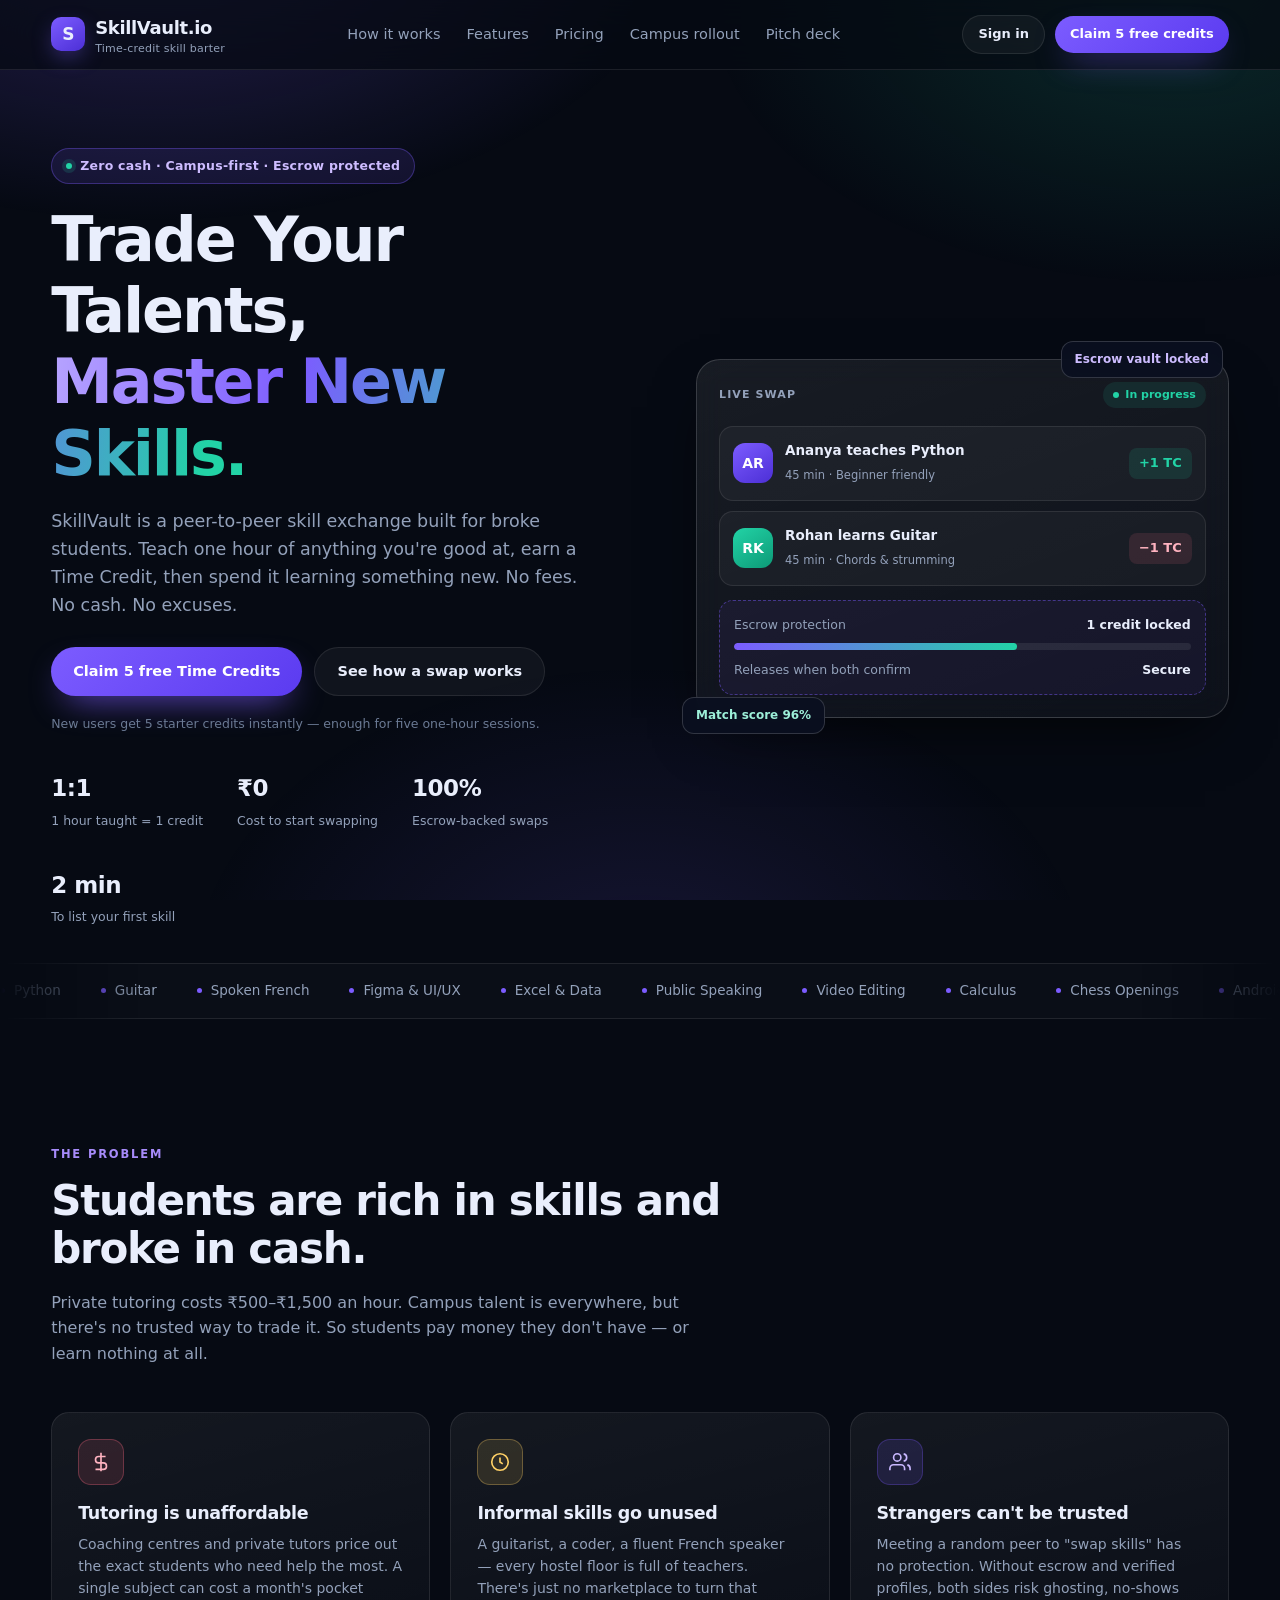
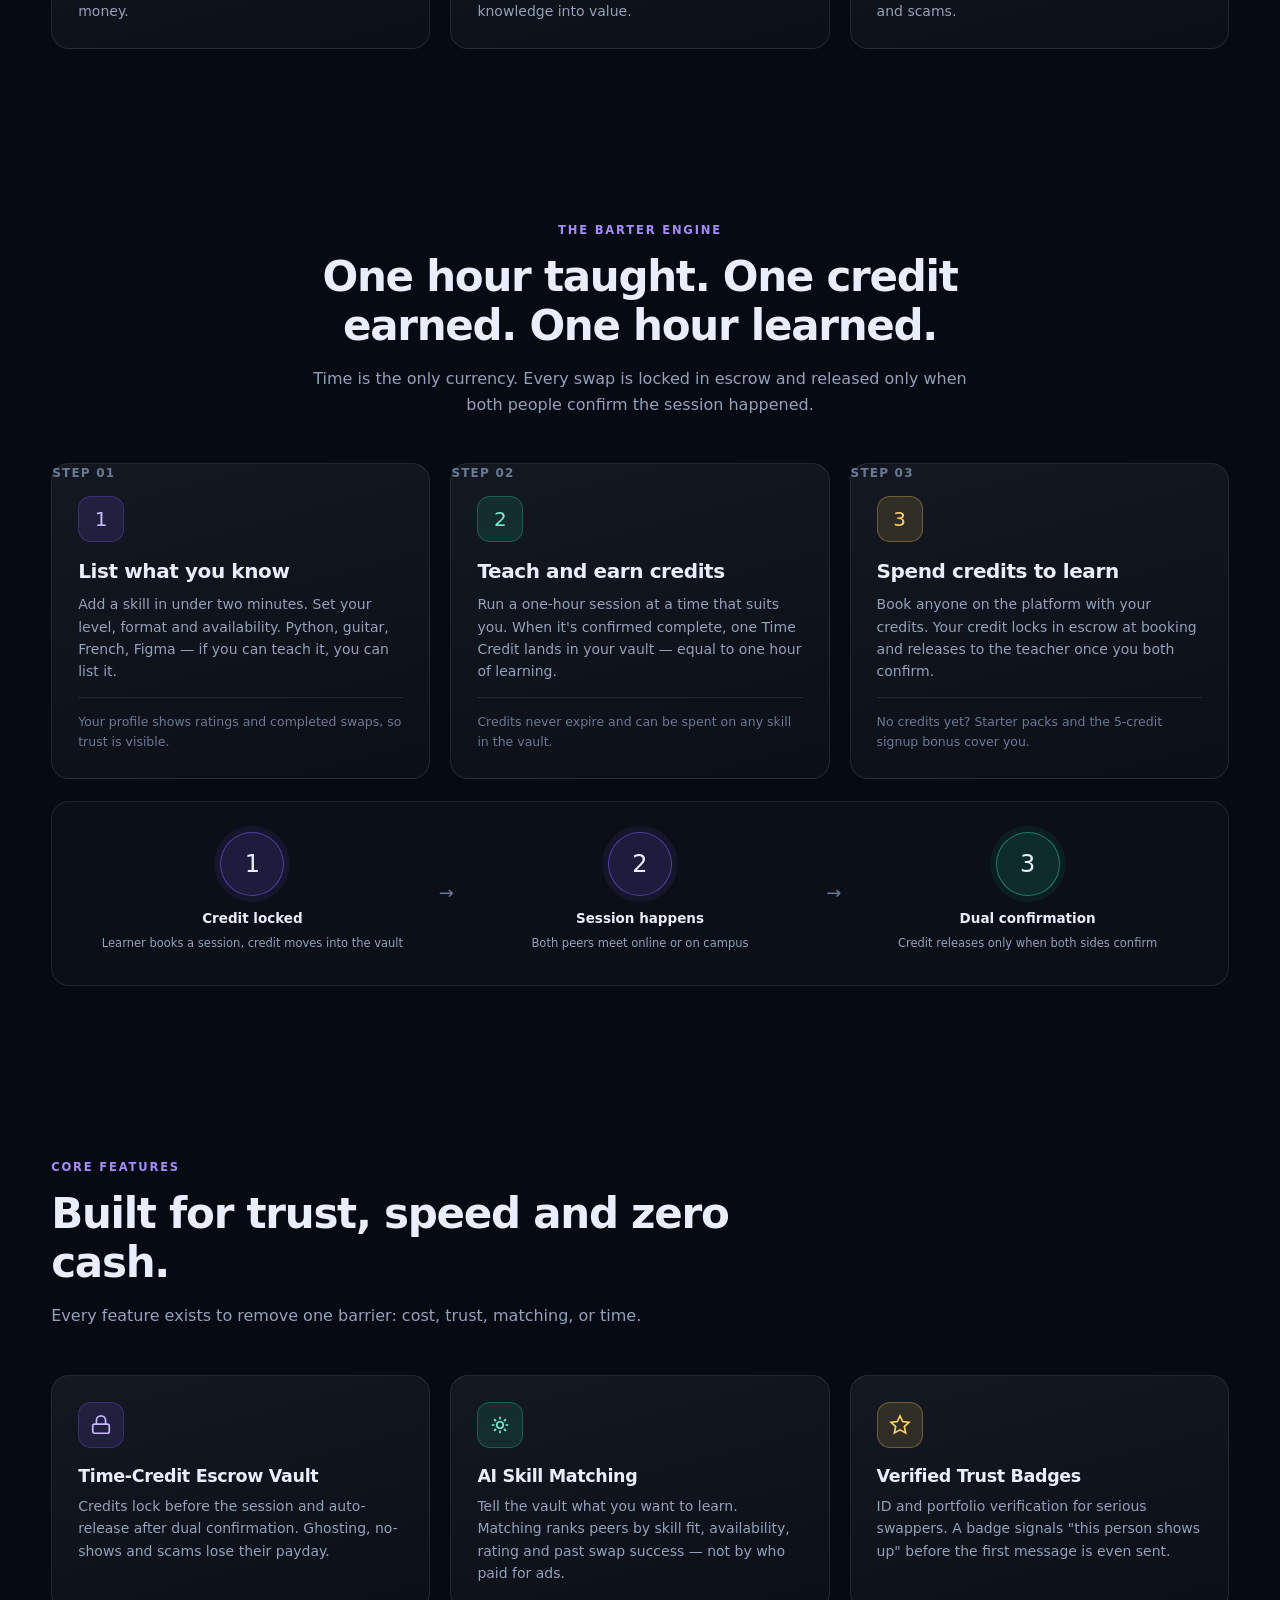
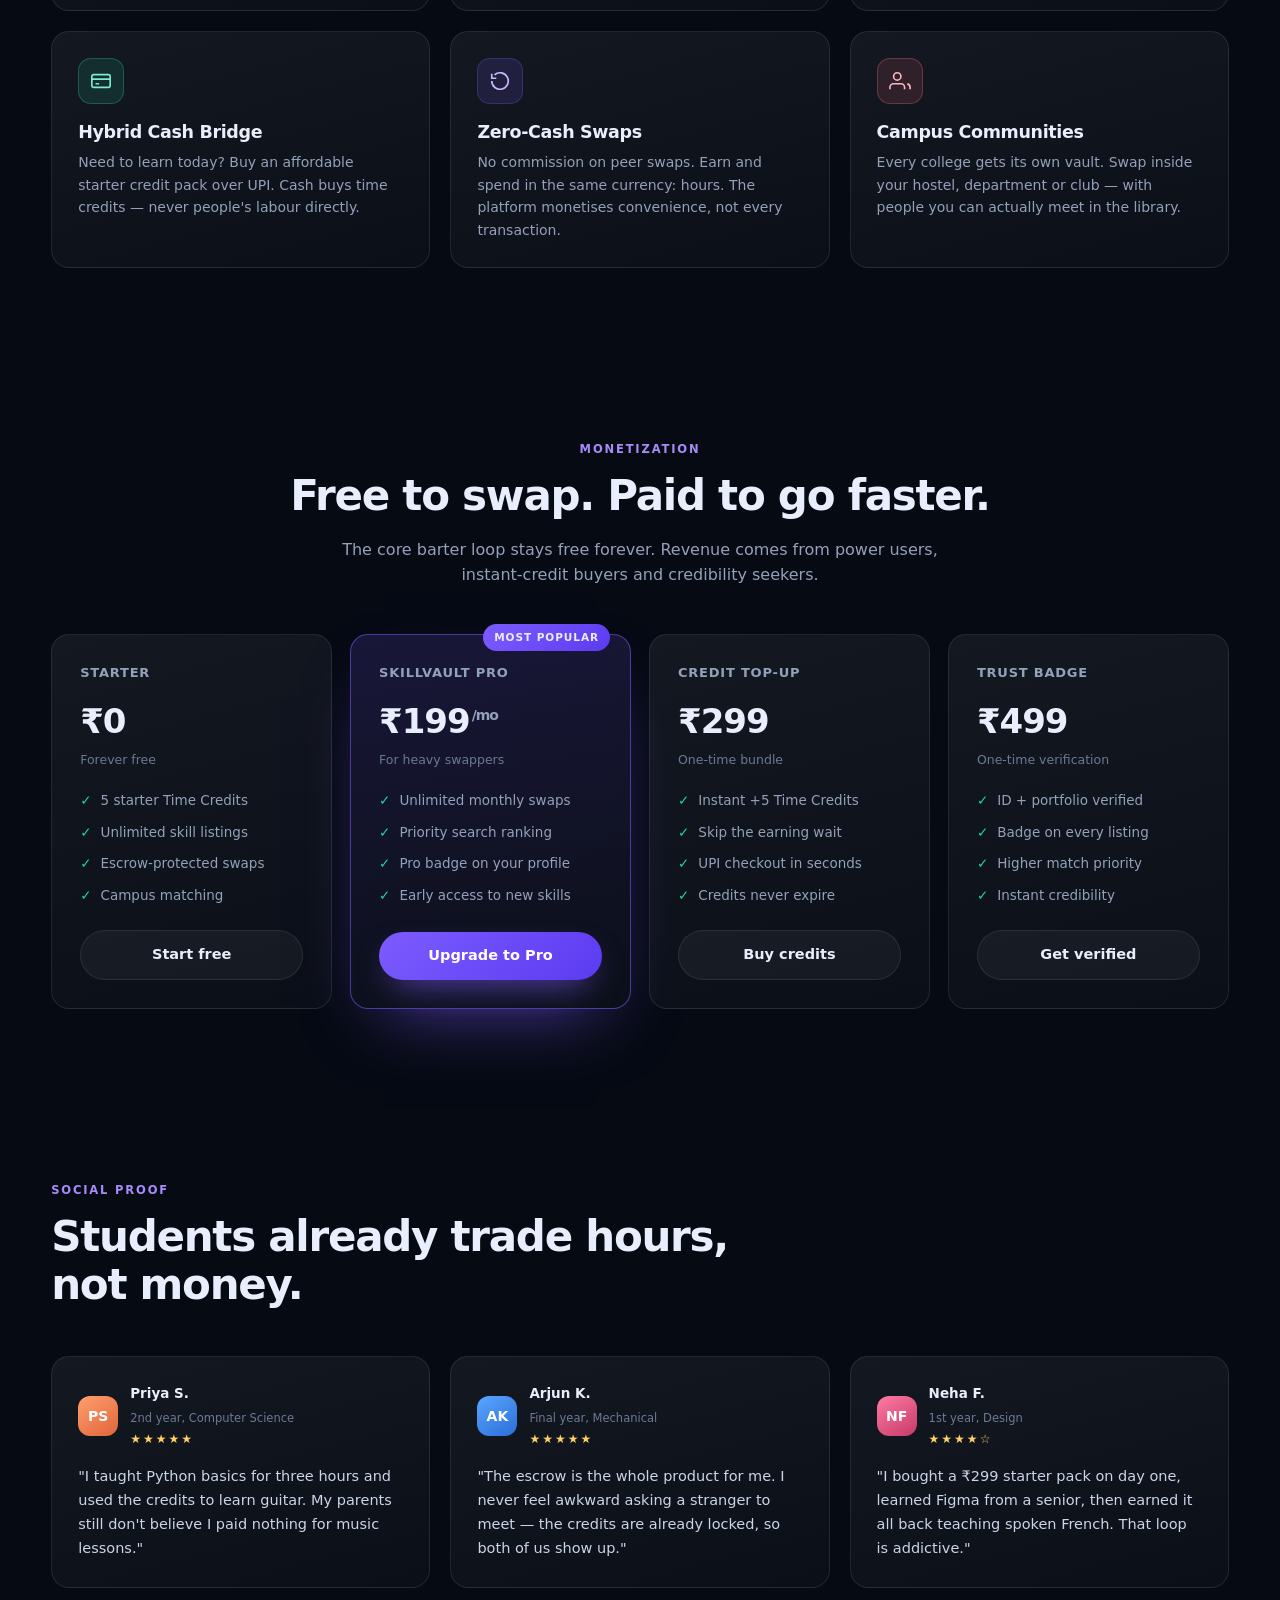
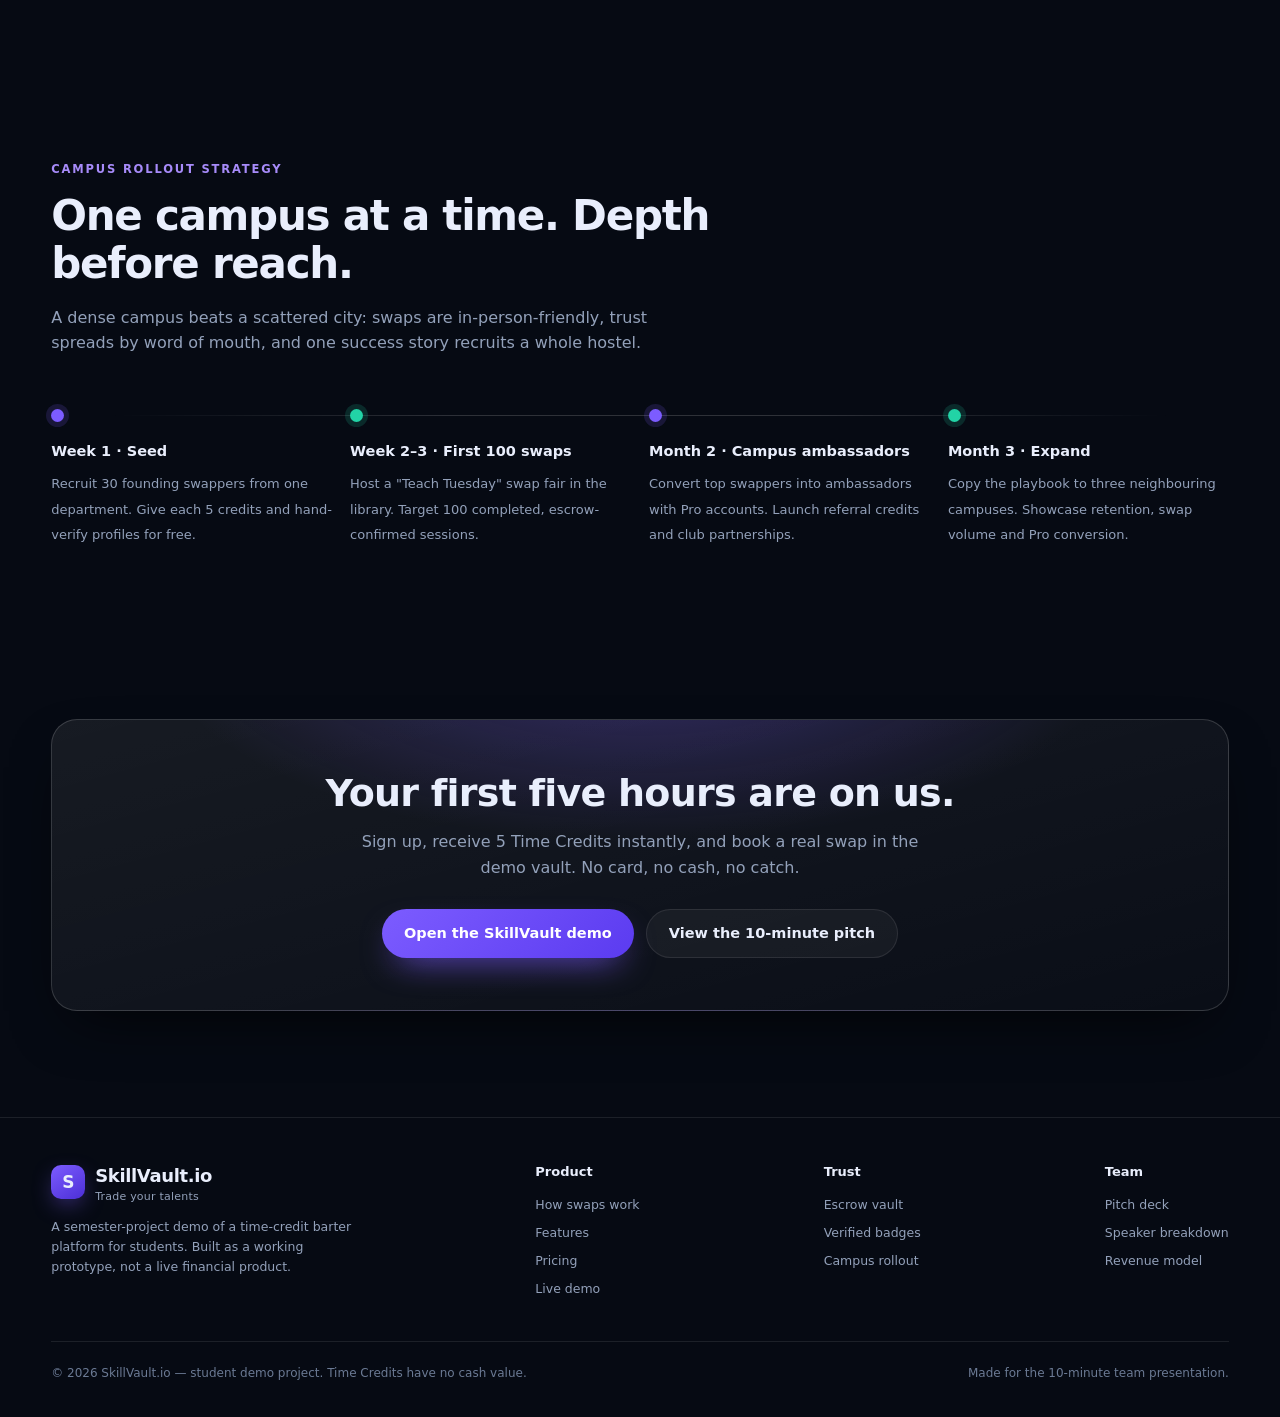
==== index.html @ 34a28e2f "Deploy SkillVault.io static demo" ====
<!DOCTYPE html>
<html lang="en">
<head>
<meta charset="UTF-8">
<meta name="viewport" content="width=device-width, initial-scale=1.0">
<title>SkillVault.io — Trade Your Talents, Master New Skills</title>
<meta name="description" content="A campus-first, peer-to-peer skill barter platform. Teach one hour, earn one Time Credit, learn anything. Zero cash required.">
<link rel="icon" href="data:image/svg+xml,<svg xmlns='http://www.w3.org/2000/svg' viewBox='0 0 100 100'><rect width='100' height='100' rx='24' fill='%237c5cff'/><text x='50' y='68' font-size='54' font-family='Segoe UI,sans-serif' font-weight='bold' text-anchor='middle' fill='white'>S</text></svg>">
<link rel="stylesheet" href="styles.css">
</head>
<body>

<nav class="nav">
  <div class="container nav-inner">
    <a class="logo" href="index.html">
      <span class="logo-mark">S</span>
      <span>SkillVault.io<small>Time-credit skill barter</small></span>
    </a>
    <div class="nav-links">
      <a href="#how">How it works</a>
      <a href="#features">Features</a>
      <a href="#pricing">Pricing</a>
      <a href="#campus">Campus rollout</a>
      <a href="pitch.html">Pitch deck</a>
    </div>
    <div class="nav-actions">
      <a class="btn btn-ghost btn-sm" href="dashboard.html">Sign in</a>
      <a class="btn btn-primary btn-sm" href="dashboard.html">Claim 5 free credits</a>
    </div>
  </div>
</nav>

<header class="hero">
  <div class="container hero-grid">
    <div>
      <span class="hero-badge"><span class="dot"></span>Zero cash · Campus-first · Escrow protected</span>
      <h1>Trade Your Talents,<br><span class="grad">Master New Skills.</span></h1>
      <p class="lead">SkillVault is a peer-to-peer skill exchange built for broke students. Teach one hour of anything you're good at, earn a Time Credit, then spend it learning something new. No fees. No cash. No excuses.</p>
      <div class="hero-ctas">
        <a class="btn btn-primary" href="dashboard.html">Claim 5 free Time Credits</a>
        <a class="btn btn-ghost" href="#how">See how a swap works</a>
      </div>
      <div class="hero-note">New users get 5 starter credits instantly — enough for five one-hour sessions.</div>
      <div class="hero-stats">
        <div class="stat"><b>1:1</b><span>1 hour taught = 1 credit</span></div>
        <div class="stat"><b>₹0</b><span>Cost to start swapping</span></div>
        <div class="stat"><b>100%</b><span>Escrow-backed swaps</span></div>
        <div class="stat"><b>2 min</b><span>To list your first skill</span></div>
      </div>
    </div>

    <div class="hero-visual">
      <span class="floating-tag ft-1">Escrow vault locked</span>
      <span class="floating-tag ft-2">Match score 96%</span>
      <div class="swap-card">
        <div class="swap-head">
          <span class="tag">Live swap</span>
          <span class="pill-live"><i></i>In progress</span>
        </div>
        <div class="swap-row">
          <div class="avatar av-1">AR</div>
          <div class="who"><b>Ananya teaches Python</b><span>45 min · Beginner friendly</span></div>
          <span class="credit-chip credit-plus">+1 TC</span>
        </div>
        <div class="swap-row">
          <div class="avatar av-2">RK</div>
          <div class="who"><b>Rohan learns Guitar</b><span>45 min · Chords &amp; strumming</span></div>
          <span class="credit-chip credit-minus">−1 TC</span>
        </div>
        <div class="escrow-box">
          <div class="line"><span>Escrow protection</span><b>1 credit locked</b></div>
          <div class="bar"><i></i></div>
          <div class="line" style="margin:10px 0 0"><span>Releases when both confirm</span><b>Secure</b></div>
        </div>
      </div>
    </div>
  </div>

  <div class="marquee-wrap">
    <div class="marquee">
      <span><i></i>Python</span><span><i></i>Guitar</span><span><i></i>Spoken French</span><span><i></i>Figma &amp; UI/UX</span><span><i></i>Excel &amp; Data</span><span><i></i>Public Speaking</span><span><i></i>Video Editing</span><span><i></i>Calculus</span><span><i></i>Chess Openings</span><span><i></i>Android Dev</span>
      <span><i></i>Python</span><span><i></i>Guitar</span><span><i></i>Spoken French</span><span><i></i>Figma &amp; UI/UX</span><span><i></i>Excel &amp; Data</span><span><i></i>Public Speaking</span><span><i></i>Video Editing</span><span><i></i>Calculus</span><span><i></i>Chess Openings</span><span><i></i>Android Dev</span>
    </div>
  </div>
</header>

<section class="section" id="problem">
  <div class="container">
    <div class="section-head">
      <div class="eyebrow">The problem</div>
      <h2 class="section-title">Students are rich in skills and broke in cash.</h2>
      <p class="section-sub">Private tutoring costs ₹500–₹1,500 an hour. Campus talent is everywhere, but there's no trusted way to trade it. So students pay money they don't have — or learn nothing at all.</p>
    </div>
    <div class="grid-3">
      <div class="card">
        <div class="icon-tile pink">
          <svg width="22" height="22" viewBox="0 0 24 24" fill="none" stroke="currentColor" stroke-width="1.8"><path d="M12 2v20M17 6H9.5a3.5 3.5 0 0 0 0 7h5a3.5 3.5 0 0 1 0 7H6"/></svg>
        </div>
        <h3>Tutoring is unaffordable</h3>
        <p>Coaching centres and private tutors price out the exact students who need help the most. A single subject can cost a month's pocket money.</p>
      </div>
      <div class="card">
        <div class="icon-tile gold">
          <svg width="22" height="22" viewBox="0 0 24 24" fill="none" stroke="currentColor" stroke-width="1.8"><circle cx="12" cy="12" r="9"/><path d="M12 7v5l3 2"/></svg>
        </div>
        <h3>Informal skills go unused</h3>
        <p>A guitarist, a coder, a fluent French speaker — every hostel floor is full of teachers. There's just no marketplace to turn that knowledge into value.</p>
      </div>
      <div class="card">
        <div class="icon-tile">
          <svg width="22" height="22" viewBox="0 0 24 24" fill="none" stroke="currentColor" stroke-width="1.8"><path d="M17 21v-2a4 4 0 0 0-4-4H5a4 4 0 0 0-4 4v2"/><circle cx="9" cy="7" r="4"/><path d="M23 21v-2a4 4 0 0 0-3-3.87M16 3.13A4 4 0 0 1 16 11"/></svg>
        </div>
        <h3>Strangers can't be trusted</h3>
        <p>Meeting a random peer to "swap skills" has no protection. Without escrow and verified profiles, both sides risk ghosting, no-shows and scams.</p>
      </div>
    </div>
  </div>
</section>

<section class="section" id="how">
  <div class="container">
    <div class="section-head center">
      <div class="eyebrow">The barter engine</div>
      <h2 class="section-title">One hour taught. One credit earned. One hour learned.</h2>
      <p class="section-sub">Time is the only currency. Every swap is locked in escrow and released only when both people confirm the session happened.</p>
    </div>

    <div class="grid-3">
      <div class="card step-card">
        <span class="step-num">STEP 01</span>
        <div class="icon-tile">1</div>
        <h3 class="big">List what you know</h3>
        <p>Add a skill in under two minutes. Set your level, format and availability. Python, guitar, French, Figma — if you can teach it, you can list it.</p>
        <div class="mini">Your profile shows ratings and completed swaps, so trust is visible.</div>
      </div>
      <div class="card step-card">
        <span class="step-num">STEP 02</span>
        <div class="icon-tile green">2</div>
        <h3 class="big">Teach and earn credits</h3>
        <p>Run a one-hour session at a time that suits you. When it's confirmed complete, one Time Credit lands in your vault — equal to one hour of learning.</p>
        <div class="mini">Credits never expire and can be spent on any skill in the vault.</div>
      </div>
      <div class="card step-card">
        <span class="step-num">STEP 03</span>
        <div class="icon-tile gold">3</div>
        <h3 class="big">Spend credits to learn</h3>
        <p>Book anyone on the platform with your credits. Your credit locks in escrow at booking and releases to the teacher once you both confirm.</p>
        <div class="mini">No credits yet? Starter packs and the 5-credit signup bonus cover you.</div>
      </div>
    </div>

    <div class="escrow-flow">
      <div class="flow-node active">
        <div class="circle">1</div>
        <b>Credit locked</b>
        <span>Learner books a session, credit moves into the vault</span>
      </div>
      <div class="flow-arrow">→</div>
      <div class="flow-node active">
        <div class="circle">2</div>
        <b>Session happens</b>
        <span>Both peers meet online or on campus</span>
      </div>
      <div class="flow-arrow">→</div>
      <div class="flow-node done">
        <div class="circle">3</div>
        <b>Dual confirmation</b>
        <span>Credit releases only when both sides confirm</span>
      </div>
    </div>
  </div>
</section>

<section class="section" id="features">
  <div class="container">
    <div class="section-head">
      <div class="eyebrow">Core features</div>
      <h2 class="section-title">Built for trust, speed and zero cash.</h2>
      <p class="section-sub">Every feature exists to remove one barrier: cost, trust, matching, or time.</p>
    </div>
    <div class="grid-3">
      <div class="card">
        <div class="icon-tile">
          <svg width="22" height="22" viewBox="0 0 24 24" fill="none" stroke="currentColor" stroke-width="1.8"><rect x="3" y="11" width="18" height="10" rx="2"/><path d="M7 11V7a5 5 0 0 1 10 0v4"/></svg>
        </div>
        <h3>Time-Credit Escrow Vault</h3>
        <p>Credits lock before the session and auto-release after dual confirmation. Ghosting, no-shows and scams lose their payday.</p>
      </div>
      <div class="card">
        <div class="icon-tile green">
          <svg width="22" height="22" viewBox="0 0 24 24" fill="none" stroke="currentColor" stroke-width="1.8"><path d="M12 3v3M12 18v3M3 12h3M18 12h3M5.6 5.6l2.1 2.1M16.3 16.3l2.1 2.1M18.4 5.6l-2.1 2.1M7.7 16.3l-2.1 2.1"/><circle cx="12" cy="12" r="3.5"/></svg>
        </div>
        <h3>AI Skill Matching</h3>
        <p>Tell the vault what you want to learn. Matching ranks peers by skill fit, availability, rating and past swap success — not by who paid for ads.</p>
      </div>
      <div class="card">
        <div class="icon-tile gold">
          <svg width="22" height="22" viewBox="0 0 24 24" fill="none" stroke="currentColor" stroke-width="1.8"><path d="M12 2l2.9 6.3 6.9.8-5.1 4.7 1.4 6.8L12 17.3 5.9 20.6l1.4-6.8L2.2 9.1l6.9-.8z"/></svg>
        </div>
        <h3>Verified Trust Badges</h3>
        <p>ID and portfolio verification for serious swappers. A badge signals "this person shows up" before the first message is even sent.</p>
      </div>
      <div class="card">
        <div class="icon-tile green">
          <svg width="22" height="22" viewBox="0 0 24 24" fill="none" stroke="currentColor" stroke-width="1.8"><rect x="2" y="5" width="20" height="14" rx="2"/><path d="M2 10h20M6 15h4"/></svg>
        </div>
        <h3>Hybrid Cash Bridge</h3>
        <p>Need to learn today? Buy an affordable starter credit pack over UPI. Cash buys time credits — never people's labour directly.</p>
      </div>
      <div class="card">
        <div class="icon-tile">
          <svg width="22" height="22" viewBox="0 0 24 24" fill="none" stroke="currentColor" stroke-width="1.8"><path d="M3 12a9 9 0 1 0 3-6.7"/><path d="M3 4v5h5"/></svg>
        </div>
        <h3>Zero-Cash Swaps</h3>
        <p>No commission on peer swaps. Earn and spend in the same currency: hours. The platform monetises convenience, not every transaction.</p>
      </div>
      <div class="card">
        <div class="icon-tile pink">
          <svg width="22" height="22" viewBox="0 0 24 24" fill="none" stroke="currentColor" stroke-width="1.8"><path d="M17 21v-2a4 4 0 0 0-4-4H5a4 4 0 0 0-4 4v2"/><circle cx="9" cy="7" r="4"/><path d="M23 21v-2a4 4 0 0 0-3-3.87"/></svg>
        </div>
        <h3>Campus Communities</h3>
        <p>Every college gets its own vault. Swap inside your hostel, department or club — with people you can actually meet in the library.</p>
      </div>
    </div>
  </div>
</section>

<section class="section" id="pricing">
  <div class="container">
    <div class="section-head center">
      <div class="eyebrow">Monetization</div>
      <h2 class="section-title">Free to swap. Paid to go faster.</h2>
      <p class="section-sub">The core barter loop stays free forever. Revenue comes from power users, instant-credit buyers and credibility seekers.</p>
    </div>
    <div class="grid-4">
      <div class="price-card card">
        <span class="plan">Starter</span>
        <div class="price">₹0</div>
        <div class="price-sub">Forever free</div>
        <ul class="plan-list">
          <li>5 starter Time Credits</li>
          <li>Unlimited skill listings</li>
          <li>Escrow-protected swaps</li>
          <li>Campus matching</li>
        </ul>
        <a class="btn btn-ghost btn-block" href="dashboard.html">Start free</a>
      </div>
      <div class="price-card card featured">
        <span class="ribbon">Most popular</span>
        <span class="plan">SkillVault Pro</span>
        <div class="price">₹199<sup>/mo</sup></div>
        <div class="price-sub">For heavy swappers</div>
        <ul class="plan-list">
          <li>Unlimited monthly swaps</li>
          <li>Priority search ranking</li>
          <li>Pro badge on your profile</li>
          <li>Early access to new skills</li>
        </ul>
        <a class="btn btn-primary btn-block" href="dashboard.html#wallet">Upgrade to Pro</a>
      </div>
      <div class="price-card card">
        <span class="plan">Credit Top-Up</span>
        <div class="price">₹299</div>
        <div class="price-sub">One-time bundle</div>
        <ul class="plan-list">
          <li>Instant +5 Time Credits</li>
          <li>Skip the earning wait</li>
          <li>UPI checkout in seconds</li>
          <li>Credits never expire</li>
        </ul>
        <a class="btn btn-ghost btn-block" href="dashboard.html#wallet">Buy credits</a>
      </div>
      <div class="price-card card">
        <span class="plan">Trust Badge</span>
        <div class="price">₹499</div>
        <div class="price-sub">One-time verification</div>
        <ul class="plan-list">
          <li>ID + portfolio verified</li>
          <li>Badge on every listing</li>
          <li>Higher match priority</li>
          <li>Instant credibility</li>
        </ul>
        <a class="btn btn-ghost btn-block" href="dashboard.html#wallet">Get verified</a>
      </div>
    </div>
  </div>
</section>

<section class="section">
  <div class="container">
    <div class="section-head">
      <div class="eyebrow">Social proof</div>
      <h2 class="section-title">Students already trade hours, not money.</h2>
    </div>
    <div class="grid-3">
      <div class="card quote-card">
        <div class="quote-head">
          <div class="avatar av-3">PS</div>
          <div><b>Priya S.</b><span>2nd year, Computer Science</span><div class="stars">★★★★★</div></div>
        </div>
        <p>"I taught Python basics for three hours and used the credits to learn guitar. My parents still don't believe I paid nothing for music lessons."</p>
      </div>
      <div class="card quote-card">
        <div class="quote-head">
          <div class="avatar av-4">AK</div>
          <div><b>Arjun K.</b><span>Final year, Mechanical</span><div class="stars">★★★★★</div></div>
        </div>
        <p>"The escrow is the whole product for me. I never feel awkward asking a stranger to meet — the credits are already locked, so both of us show up."</p>
      </div>
      <div class="card quote-card">
        <div class="quote-head">
          <div class="avatar av-6">NF</div>
          <div><b>Neha F.</b><span>1st year, Design</span><div class="stars">★★★★☆</div></div>
        </div>
        <p>"I bought a ₹299 starter pack on day one, learned Figma from a senior, then earned it all back teaching spoken French. That loop is addictive."</p>
      </div>
    </div>
  </div>
</section>

<section class="section" id="campus">
  <div class="container">
    <div class="section-head">
      <div class="eyebrow">Campus rollout strategy</div>
      <h2 class="section-title">One campus at a time. Depth before reach.</h2>
      <p class="section-sub">A dense campus beats a scattered city: swaps are in-person-friendly, trust spreads by word of mouth, and one success story recruits a whole hostel.</p>
    </div>
    <div class="timeline">
      <div class="tl-item">
        <b>Week 1 · Seed</b>
        <span>Recruit 30 founding swappers from one department. Give each 5 credits and hand-verify profiles for free.</span>
      </div>
      <div class="tl-item alt">
        <b>Week 2–3 · First 100 swaps</b>
        <span>Host a "Teach Tuesday" swap fair in the library. Target 100 completed, escrow-confirmed sessions.</span>
      </div>
      <div class="tl-item">
        <b>Month 2 · Campus ambassadors</b>
        <span>Convert top swappers into ambassadors with Pro accounts. Launch referral credits and club partnerships.</span>
      </div>
      <div class="tl-item alt">
        <b>Month 3 · Expand</b>
        <span>Copy the playbook to three neighbouring campuses. Showcase retention, swap volume and Pro conversion.</span>
      </div>
    </div>
  </div>
</section>

<section class="section">
  <div class="container">
    <div class="cta-band">
      <h2>Your first five hours are on us.</h2>
      <p>Sign up, receive 5 Time Credits instantly, and book a real swap in the demo vault. No card, no cash, no catch.</p>
      <div class="hero-ctas" style="justify-content:center;margin-bottom:0">
        <a class="btn btn-primary" href="dashboard.html">Open the SkillVault demo</a>
        <a class="btn btn-ghost" href="pitch.html">View the 10-minute pitch</a>
      </div>
    </div>
  </div>
</section>

<footer>
  <div class="container">
    <div class="foot-grid">
      <div style="max-width:300px">
        <a class="logo" href="index.html"><span class="logo-mark">S</span><span>SkillVault.io<small>Trade your talents</small></span></a>
        <p class="muted" style="font-size:12.5px;margin-top:14px">A semester-project demo of a time-credit barter platform for students. Built as a working prototype, not a live financial product.</p>
      </div>
      <div class="foot-col">
        <b>Product</b>
        <a href="#how">How swaps work</a>
        <a href="#features">Features</a>
        <a href="#pricing">Pricing</a>
        <a href="dashboard.html">Live demo</a>
      </div>
      <div class="foot-col">
        <b>Trust</b>
        <a href="#how">Escrow vault</a>
        <a href="#features">Verified badges</a>
        <a href="#campus">Campus rollout</a>
      </div>
      <div class="foot-col">
        <b>Team</b>
        <a href="pitch.html">Pitch deck</a>
        <a href="pitch.html#speakers">Speaker breakdown</a>
        <a href="pitch.html#finance">Revenue model</a>
      </div>
    </div>
    <div class="foot-bottom">
      <span>© 2026 SkillVault.io — student demo project. Time Credits have no cash value.</span>
      <span>Made for the 10-minute team presentation.</span>
    </div>
  </div>
</footer>

</body>
</html>
---- styles.css ----
:root{
  --bg:#060a13;
  --bg-2:#0a1020;
  --surface:rgba(255,255,255,.045);
  --surface-2:rgba(255,255,255,.07);
  --border:rgba(255,255,255,.09);
  --border-strong:rgba(255,255,255,.16);
  --text:#e9eefc;
  --muted:#93a1ba;
  --muted-2:#6b7a94;
  --brand:#7c5cff;
  --brand-2:#a78bfa;
  --accent:#22d3a6;
  --gold:#ffd166;
  --danger:#ff6b81;
  --radius:18px;
  --radius-sm:12px;
  --shadow:0 24px 60px -24px rgba(0,0,0,.85);
  --font:'Segoe UI',system-ui,-apple-system,'Inter',Roboto,Helvetica,Arial,sans-serif;
}

*{box-sizing:border-box;margin:0;padding:0}
html{scroll-behavior:smooth}
body{
  font-family:var(--font);
  background:var(--bg);
  color:var(--text);
  line-height:1.6;
  -webkit-font-smoothing:antialiased;
  overflow-x:hidden;
}
body::before{
  content:"";
  position:fixed;
  inset:0;
  background:
    radial-gradient(900px 520px at 12% -10%,rgba(124,92,255,.28),transparent 60%),
    radial-gradient(760px 460px at 92% 0%,rgba(34,211,166,.16),transparent 62%),
    radial-gradient(700px 500px at 50% 110%,rgba(124,92,255,.14),transparent 65%);
  pointer-events:none;
  z-index:-1;
}
img,svg{display:block;max-width:100%}
a{color:inherit;text-decoration:none}
button{font-family:inherit;cursor:pointer;border:none;background:none;color:inherit}
input,select,textarea{font-family:inherit;font-size:15px}
h1,h2,h3,h4{line-height:1.15;letter-spacing:-.02em;font-weight:700}
::selection{background:rgba(124,92,255,.45);color:#fff}

.container{width:min(1180px,92vw);margin-inline:auto}
.muted{color:var(--muted)}
.center{text-align:center}
.nowrap{white-space:nowrap}

.nav{
  position:sticky;top:0;z-index:50;
  backdrop-filter:blur(18px);
  background:rgba(6,10,19,.72);
  border-bottom:1px solid var(--border);
}
.nav-inner{display:flex;align-items:center;justify-content:space-between;gap:20px;padding:14px 0}
.logo{display:flex;align-items:center;gap:10px;font-weight:800;font-size:18px;letter-spacing:-.02em}
.logo-mark{
  width:34px;height:34px;border-radius:10px;flex:none;
  background:linear-gradient(145deg,var(--brand),#4c2fd6);
  display:grid;place-items:center;
  box-shadow:0 8px 24px -8px rgba(124,92,255,.9);
  font-size:17px;font-weight:800;
}
.logo small{color:var(--muted);font-weight:500;font-size:11px;display:block;line-height:1.1;letter-spacing:.02em}
.nav-links{display:flex;align-items:center;gap:26px;font-size:14.5px;color:var(--muted)}
.nav-links a:hover{color:var(--text)}
.nav-actions{display:flex;align-items:center;gap:10px}

.btn{
  display:inline-flex;align-items:center;justify-content:center;gap:8px;
  border-radius:999px;padding:12px 22px;font-size:14.5px;font-weight:600;
  transition:transform .18s ease,box-shadow .18s ease,background .18s ease,border-color .18s;
  white-space:nowrap;
}
.btn:hover{transform:translateY(-1px)}
.btn:active{transform:translateY(0)}
.btn-primary{
  background:linear-gradient(135deg,var(--brand),#5b3bf0);
  color:#fff;box-shadow:0 14px 34px -14px rgba(124,92,255,.95);
}
.btn-primary:hover{box-shadow:0 18px 40px -14px rgba(124,92,255,1)}
.btn-accent{background:linear-gradient(135deg,var(--accent),#0fae88);color:#032018;box-shadow:0 14px 34px -16px rgba(34,211,166,.9)}
.btn-ghost{background:var(--surface);border:1px solid var(--border);color:var(--text)}
.btn-ghost:hover{background:var(--surface-2);border-color:var(--border-strong)}
.btn-outline{border:1px solid var(--border-strong);color:var(--text)}
.btn-outline:hover{background:var(--surface)}
.btn-sm{padding:8px 15px;font-size:13px}
.btn-block{width:100%}
.btn[disabled]{opacity:.45;cursor:not-allowed;transform:none;box-shadow:none}
.btn-danger{background:rgba(255,107,129,.12);border:1px solid rgba(255,107,129,.4);color:#ff9aa9}

.hero{position:relative;padding:78px 0 40px}
.hero-grid{display:grid;grid-template-columns:1.05fr .95fr;gap:56px;align-items:center}
.hero-badge{
  display:inline-flex;align-items:center;gap:8px;
  padding:7px 14px;border-radius:999px;
  background:rgba(124,92,255,.12);border:1px solid rgba(124,92,255,.35);
  color:#cdbcff;font-size:12.5px;font-weight:600;letter-spacing:.02em;
}
.hero-badge .dot{width:6px;height:6px;border-radius:50%;background:var(--accent);box-shadow:0 0 0 4px rgba(34,211,166,.15)}
.hero h1{font-size:clamp(38px,5.2vw,62px);margin:20px 0 18px;letter-spacing:-.035em}
.grad{background:linear-gradient(100deg,#b7a4ff,#7c5cff 42%,#22d3a6 92%);-webkit-background-clip:text;background-clip:text;color:transparent}
.hero p.lead{font-size:17.5px;color:var(--muted);max-width:540px}
.hero-ctas{display:flex;flex-wrap:wrap;gap:12px;margin:28px 0 18px}
.hero-note{font-size:12.5px;color:var(--muted-2);display:flex;align-items:center;gap:8px}
.hero-stats{display:flex;gap:34px;margin-top:36px;flex-wrap:wrap}
.hero-stats .stat b{display:block;font-size:23px;letter-spacing:-.02em}
.hero-stats .stat span{font-size:12.5px;color:var(--muted)}

.hero-visual{position:relative}
.swap-card{
  background:linear-gradient(160deg,rgba(255,255,255,.075),rgba(255,255,255,.03));
  border:1px solid var(--border-strong);
  border-radius:24px;padding:22px;
  box-shadow:var(--shadow);
  backdrop-filter:blur(14px);
  position:relative;z-index:2;
  animation:float 7s ease-in-out infinite;
}
@keyframes float{0%,100%{transform:translateY(0)}50%{transform:translateY(-10px)}}
.swap-head{display:flex;align-items:center;justify-content:space-between;margin-bottom:18px}
.swap-head .tag{font-size:11px;font-weight:700;letter-spacing:.1em;text-transform:uppercase;color:var(--muted)}
.pill-live{display:inline-flex;align-items:center;gap:6px;font-size:11px;font-weight:700;color:var(--accent);background:rgba(34,211,166,.1);padding:4px 10px;border-radius:999px}
.pill-live i{width:6px;height:6px;border-radius:50%;background:var(--accent);animation:pulse 1.6s infinite}
@keyframes pulse{0%,100%{opacity:1}50%{opacity:.25}}
.swap-row{display:flex;align-items:center;gap:12px;padding:13px;border-radius:14px;background:rgba(255,255,255,.035);border:1px solid var(--border);margin-bottom:10px}
.avatar{width:40px;height:40px;border-radius:12px;display:grid;place-items:center;font-weight:700;font-size:14px;flex:none;color:#fff}
.av-1{background:linear-gradient(145deg,#7c5cff,#4c2fd6)}
.av-2{background:linear-gradient(145deg,#22d3a6,#0d9a77)}
.av-3{background:linear-gradient(145deg,#ff9f6e,#e0653a)}
.av-4{background:linear-gradient(145deg,#5aa7ff,#2a6ed6)}
.av-5{background:linear-gradient(145deg,#ffd166,#d99b1f);color:#2b1c00}
.av-6{background:linear-gradient(145deg,#ff7aa2,#c73a68)}
.swap-row .who{flex:1;min-width:0}
.swap-row .who b{display:block;font-size:13.5px}
.swap-row .who span{font-size:11.5px;color:var(--muted)}
.credit-chip{font-size:13px;font-weight:700;padding:5px 10px;border-radius:8px;white-space:nowrap}
.credit-plus{color:var(--accent);background:rgba(34,211,166,.12)}
.credit-minus{color:#ffb3c0;background:rgba(255,107,129,.12)}
.escrow-box{margin-top:14px;padding:14px;border-radius:14px;border:1px dashed rgba(124,92,255,.45);background:rgba(124,92,255,.07)}
.escrow-box .line{display:flex;justify-content:space-between;font-size:12.5px;color:var(--muted);margin-bottom:8px}
.escrow-box .line b{color:var(--text)}
.bar{height:7px;border-radius:999px;background:rgba(255,255,255,.08);overflow:hidden}
.bar i{display:block;height:100%;width:62%;background:linear-gradient(90deg,var(--brand),var(--accent));border-radius:999px;animation:grow 2.6s ease-in-out infinite alternate}
@keyframes grow{from{width:52%}to{width:78%}}
.floating-tag{
  position:absolute;z-index:3;font-size:12px;font-weight:600;
  background:rgba(10,16,32,.92);border:1px solid var(--border-strong);
  padding:8px 13px;border-radius:12px;box-shadow:var(--shadow);
  backdrop-filter:blur(8px);
}
.ft-1{top:-18px;right:6px;color:#cdbcff;animation:float 6s ease-in-out infinite .4s}
.ft-2{bottom:-16px;left:-14px;color:#9df0d9;animation:float 6.6s ease-in-out infinite .9s}

.marquee-wrap{border-block:1px solid var(--border);background:rgba(255,255,255,.018);padding:16px 0;overflow:hidden;margin-top:34px;-webkit-mask-image:linear-gradient(90deg,transparent,#000 12%,#000 88%,transparent);mask-image:linear-gradient(90deg,transparent,#000 12%,#000 88%,transparent)}
.marquee{display:flex;gap:40px;width:max-content;animation:scroll 34s linear infinite;font-size:13.5px;color:var(--muted);align-items:center}
.marquee span{display:inline-flex;align-items:center;gap:9px;white-space:nowrap}
.marquee i{width:5px;height:5px;border-radius:50%;background:var(--brand);flex:none}
@keyframes scroll{from{transform:translateX(0)}to{transform:translateX(-50%)}}

.section{padding:86px 0}
.eyebrow{font-size:11.5px;font-weight:800;letter-spacing:.16em;text-transform:uppercase;color:var(--brand-2);margin-bottom:14px}
.section-title{font-size:clamp(28px,3.6vw,42px);max-width:760px;letter-spacing:-.03em}
.section-sub{color:var(--muted);font-size:16px;max-width:660px;margin-top:16px}
.section-head{margin-bottom:46px}
.section-head.center{margin-inline:auto;text-align:center}
.section-head.center .section-title,.section-head.center .section-sub{margin-inline:auto}

.grid-3{display:grid;grid-template-columns:repeat(3,1fr);gap:20px}
.grid-2{display:grid;grid-template-columns:repeat(2,1fr);gap:20px}
.grid-4{display:grid;grid-template-columns:repeat(4,1fr);gap:18px}
.card{
  background:linear-gradient(165deg,rgba(255,255,255,.06),rgba(255,255,255,.022));
  border:1px solid var(--border);border-radius:var(--radius);padding:26px;
  transition:transform .22s ease,border-color .22s ease,background .22s;
}
.card:hover{transform:translateY(-3px);border-color:var(--border-strong);background:linear-gradient(165deg,rgba(255,255,255,.075),rgba(255,255,255,.03))}
.card h3{font-size:17.5px;margin-bottom:9px}
.card p{font-size:14px;color:var(--muted)}
.icon-tile{
  width:46px;height:46px;border-radius:13px;display:grid;place-items:center;margin-bottom:18px;
  background:rgba(124,92,255,.14);border:1px solid rgba(124,92,255,.28);color:#c9b8ff;font-size:20px;
}
.icon-tile.green{background:rgba(34,211,166,.12);border-color:rgba(34,211,166,.3);color:#7ceccf}
.icon-tile.gold{background:rgba(255,209,102,.12);border-color:rgba(255,209,102,.3);color:#ffd166}
.icon-tile.pink{background:rgba(255,107,129,.12);border-color:rgba(255,107,129,.3);color:#ffb3c0}

.step-card{position:relative;padding-top:32px}
.step-num{
  font-size:12px;font-weight:800;letter-spacing:.1em;color:var(--muted-2);
  position:absolute;top:0;left:0;
}
.step-card .big{font-size:20px;margin:6px 0 10px}
.step-card .mini{font-size:12.5px;color:var(--muted-2);margin-top:14px;border-top:1px solid var(--border);padding-top:14px}

.escrow-flow{
  margin-top:22px;padding:30px;border-radius:var(--radius);
  border:1px solid var(--border);background:rgba(255,255,255,.025);
  display:grid;grid-template-columns:1fr auto 1fr auto 1fr;gap:16px;align-items:center;
}
.flow-node{text-align:center}
.flow-node .circle{
  width:64px;height:64px;border-radius:50%;margin:0 auto 12px;display:grid;place-items:center;font-size:24px;
  border:1px solid var(--border-strong);background:rgba(255,255,255,.05);
}
.flow-node.active .circle{background:rgba(124,92,255,.16);border-color:rgba(124,92,255,.55);box-shadow:0 0 0 6px rgba(124,92,255,.08)}
.flow-node.done .circle{background:rgba(34,211,166,.14);border-color:rgba(34,211,166,.5);box-shadow:0 0 0 6px rgba(34,211,166,.07)}
.flow-node b{display:block;font-size:13.5px}
.flow-node span{font-size:11.5px;color:var(--muted)}
.flow-arrow{color:var(--muted-2);font-size:18px;text-align:center}

.price-card{position:relative;display:flex;flex-direction:column;padding:28px}
.price-card .plan{font-size:13px;font-weight:700;letter-spacing:.06em;text-transform:uppercase;color:var(--muted)}
.price{font-size:34px;font-weight:800;letter-spacing:-.03em;margin:10px 0 2px}
.price sup{font-size:14px;font-weight:600;color:var(--muted);vertical-align:super;margin-left:2px}
.price-sub{font-size:12.5px;color:var(--muted-2);min-height:20px}
.plan-list{list-style:none;margin:20px 0 24px;display:grid;gap:10px;font-size:13.5px;color:var(--muted)}
.plan-list li{display:flex;gap:9px;align-items:flex-start}
.plan-list li::before{content:"✓";color:var(--accent);font-weight:800;flex:none}
.price-card .btn{margin-top:auto}
.price-card.featured{border-color:rgba(124,92,255,.55);background:linear-gradient(170deg,rgba(124,92,255,.16),rgba(255,255,255,.025));box-shadow:0 30px 70px -34px rgba(124,92,255,.65)}
.price-card .ribbon{
  position:absolute;top:-11px;right:20px;font-size:10.5px;font-weight:800;letter-spacing:.09em;text-transform:uppercase;
  background:linear-gradient(135deg,var(--brand),#5b3bf0);padding:5px 11px;border-radius:999px;
}

.quote-card p{font-size:14.5px;color:#cbd5ea;line-height:1.65}
.quote-head{display:flex;align-items:center;gap:12px;margin-bottom:16px}
.quote-head b{display:block;font-size:13.5px}
.quote-head span{font-size:11.5px;color:var(--muted-2)}
.stars{color:var(--gold);font-size:12px;letter-spacing:2px}

.timeline{position:relative;display:grid;grid-template-columns:repeat(4,1fr);gap:18px;margin-top:10px}
.timeline::before{content:"";position:absolute;top:13px;left:5%;right:5%;height:1px;background:linear-gradient(90deg,transparent,var(--border-strong),var(--border-strong),transparent)}
.tl-item{position:relative;padding-top:38px}
.tl-item::before{content:"";position:absolute;top:7px;left:0;width:13px;height:13px;border-radius:50%;background:var(--brand);box-shadow:0 0 0 5px rgba(124,92,255,.16)}
.tl-item.alt::before{background:var(--accent);box-shadow:0 0 0 5px rgba(34,211,166,.16)}
.tl-item b{display:block;font-size:14.5px;margin-bottom:7px}
.tl-item span{font-size:13px;color:var(--muted)}

.cta-band{
  border-radius:26px;padding:52px;text-align:center;
  background:
    radial-gradient(700px 300px at 50% -30%,rgba(124,92,255,.35),transparent 70%),
    linear-gradient(165deg,rgba(255,255,255,.07),rgba(255,255,255,.02));
  border:1px solid var(--border-strong);
  box-shadow:var(--shadow);
}
.cta-band h2{font-size:clamp(26px,3.4vw,38px);margin-bottom:14px}
.cta-band p{color:var(--muted);max-width:560px;margin:0 auto 26px}

footer{border-top:1px solid var(--border);padding:44px 0 34px;margin-top:20px}
.foot-grid{display:flex;justify-content:space-between;gap:32px;flex-wrap:wrap;align-items:flex-start}
.foot-col b{display:block;font-size:13px;margin-bottom:12px;color:var(--text)}
.foot-col a,.foot-col span{display:block;font-size:12.5px;color:var(--muted);margin-bottom:8px}
.foot-col a:hover{color:var(--text)}
.foot-bottom{margin-top:34px;padding-top:22px;border-top:1px solid var(--border);display:flex;justify-content:space-between;gap:14px;flex-wrap:wrap;font-size:12px;color:var(--muted-2)}

.app-body{padding-bottom:60px}
.app-shell{display:grid;grid-template-columns:238px 1fr;gap:26px;padding-top:26px;align-items:start}
.sidebar{position:sticky;top:86px;display:flex;flex-direction:column;gap:6px;background:rgba(255,255,255,.03);border:1px solid var(--border);border-radius:var(--radius);padding:14px}
.side-label{font-size:10.5px;letter-spacing:.14em;text-transform:uppercase;color:var(--muted-2);padding:8px 12px 4px;font-weight:800}
.side-link{display:flex;align-items:center;gap:11px;padding:11px 12px;border-radius:11px;font-size:14px;color:var(--muted);transition:.18s;text-align:left;width:100%}
.side-link:hover{background:var(--surface);color:var(--text)}
.side-link.active{background:rgba(124,92,255,.16);color:#d9ceff;border:1px solid rgba(124,92,255,.32)}
.side-link .si{width:20px;text-align:center;font-size:15px}
.side-link .count{margin-left:auto;font-size:11px;background:rgba(255,255,255,.09);padding:1px 7px;border-radius:999px}
.sidebar-foot{margin-top:10px;border-top:1px solid var(--border);padding-top:14px}
.plan-badge{font-size:11px;color:var(--muted);padding:9px 12px;border-radius:10px;background:rgba(255,255,255,.035);border:1px solid var(--border);display:flex;justify-content:space-between;align-items:center}
.plan-badge b{color:var(--gold);font-size:11.5px}

.topbar{display:flex;align-items:center;justify-content:space-between;gap:16px;flex-wrap:wrap;margin-bottom:24px}
.topbar h1{font-size:24px;letter-spacing:-.02em}
.topbar p{font-size:13.5px;color:var(--muted);margin-top:2px}
.top-actions{display:flex;align-items:center;gap:10px;flex-wrap:wrap}
.balance-pill{
  display:flex;align-items:center;gap:10px;padding:8px 14px;border-radius:999px;
  background:rgba(34,211,166,.09);border:1px solid rgba(34,211,166,.32);
}
.balance-pill .tc{width:22px;height:22px;border-radius:50%;display:grid;place-items:center;background:linear-gradient(145deg,var(--accent),#0fae88);color:#04211a;font-size:11px;font-weight:900}
.balance-pill b{font-size:15px}
.balance-pill span{font-size:11.5px;color:var(--muted)}
.user-chip{display:flex;align-items:center;gap:9px;padding:6px 12px 6px 6px;border-radius:999px;border:1px solid var(--border);background:var(--surface)}
.user-chip .avatar{width:29px;height:29px;border-radius:50%;font-size:11.5px}
.user-chip b{font-size:12.5px}

.view{display:none;animation:fade .3s ease}
.view.active{display:block}
@keyframes fade{from{opacity:0;transform:translateY(8px)}to{opacity:1;transform:translateY(0)}}

.stats-row{display:grid;grid-template-columns:repeat(4,1fr);gap:14px;margin-bottom:24px}
.stat-card{padding:18px;border-radius:var(--radius-sm);border:1px solid var(--border);background:linear-gradient(165deg,rgba(255,255,255,.055),rgba(255,255,255,.02))}
.stat-card .k{font-size:11.5px;color:var(--muted);display:flex;align-items:center;gap:6px}
.stat-card .v{font-size:24px;font-weight:800;letter-spacing:-.02em;margin-top:6px}
.stat-card .v small{font-size:12px;font-weight:600;color:var(--muted-2);letter-spacing:0}
.stat-card.green .v{color:#7ceccf}
.stat-card.violet .v{color:#c4b2ff}
.stat-card.gold .v{color:var(--gold)}

.panel{border:1px solid var(--border);border-radius:var(--radius);background:rgba(255,255,255,.028);padding:22px;margin-bottom:22px}
.panel-head{display:flex;align-items:center;justify-content:space-between;gap:14px;margin-bottom:18px;flex-wrap:wrap}
.panel-head h2{font-size:17px}
.panel-head p{font-size:12.5px;color:var(--muted)}
.tc-note{font-size:11.5px;color:var(--muted-2);background:rgba(124,92,255,.09);border:1px solid rgba(124,92,255,.25);padding:5px 11px;border-radius:999px}

.search-row{display:flex;gap:12px;flex-wrap:wrap;margin-bottom:16px}
.search-box{position:relative;flex:1;min-width:230px}
.search-box input{
  width:100%;padding:12px 16px 12px 40px;border-radius:12px;
  background:rgba(255,255,255,.04);border:1px solid var(--border);color:var(--text);outline:none;
}
.search-box input:focus{border-color:rgba(124,92,255,.6);box-shadow:0 0 0 3px rgba(124,92,255,.12)}
.search-box .ic{position:absolute;left:14px;top:50%;transform:translateY(-50%);color:var(--muted-2);font-size:14px}
.chips{display:flex;gap:8px;flex-wrap:wrap;margin-bottom:20px}
.chip{font-size:12.5px;padding:7px 14px;border-radius:999px;border:1px solid var(--border);background:rgba(255,255,255,.03);color:var(--muted);transition:.16s}
.chip:hover{color:var(--text);border-color:var(--border-strong)}
.chip.active{background:rgba(124,92,255,.18);border-color:rgba(124,92,255,.5);color:#ddd2ff}

.skill-grid{display:grid;grid-template-columns:repeat(3,1fr);gap:16px}
.skill-card{display:flex;flex-direction:column;gap:13px;padding:19px;border-radius:var(--radius-sm);border:1px solid var(--border);background:linear-gradient(165deg,rgba(255,255,255,.05),rgba(255,255,255,.018));transition:.2s}
.skill-card:hover{border-color:var(--border-strong);transform:translateY(-2px)}
.skill-top{display:flex;gap:11px;align-items:center}
.skill-top .who{min-width:0;flex:1}
.skill-top .who b{display:block;font-size:13.5px}
.skill-top .who span{font-size:11.5px;color:var(--muted-2)}
.rating{font-size:11.5px;color:var(--gold);white-space:nowrap}
.skill-title{font-size:15.5px;font-weight:700}
.skill-desc{font-size:12.5px;color:var(--muted);line-height:1.55;min-height:38px}
.skill-tags{display:flex;gap:6px;flex-wrap:wrap}
.mini-tag{font-size:10.5px;padding:3px 8px;border-radius:6px;background:rgba(255,255,255,.055);color:var(--muted);border:1px solid var(--border)}
.skill-foot{display:flex;align-items:center;justify-content:space-between;gap:10px;margin-top:auto;padding-top:6px}
.cost{font-size:12.5px;color:var(--muted)}
.cost b{color:#9df0d9;font-size:14px}
.match{font-size:10.5px;font-weight:700;color:#cdbcff;background:rgba(124,92,255,.16);border:1px solid rgba(124,92,255,.35);padding:3px 8px;border-radius:999px}

.session-list{display:grid;gap:14px}
.session-card{border:1px solid var(--border);border-radius:var(--radius-sm);padding:18px;background:linear-gradient(165deg,rgba(255,255,255,.05),rgba(255,255,255,.018))}
.session-top{display:flex;align-items:flex-start;gap:12px;flex-wrap:wrap}
.session-top .who{flex:1;min-width:170px}
.session-top .who b{font-size:14px}
.session-top .who span{display:block;font-size:12px;color:var(--muted);margin-top:2px}
.status{font-size:10.5px;font-weight:800;letter-spacing:.08em;text-transform:uppercase;padding:5px 10px;border-radius:999px;white-space:nowrap}
.status.locked{color:#ffd88a;background:rgba(255,209,102,.12);border:1px solid rgba(255,209,102,.35)}
.status.done{color:#9df0d9;background:rgba(34,211,166,.12);border:1px solid rgba(34,211,166,.35)}
.status.wait{color:#cdbcff;background:rgba(124,92,255,.14);border:1px solid rgba(124,92,255,.38)}
.session-meta{display:flex;gap:16px;flex-wrap:wrap;font-size:12px;color:var(--muted);margin:14px 0}
.session-meta b{color:var(--text)}
.session-bar{display:flex;align-items:center;gap:10px;margin:12px 0 14px}
.session-bar .bar{flex:1}
.session-actions{display:flex;gap:9px;flex-wrap:wrap}
.confirm-state{font-size:11.5px;color:var(--muted-2);display:flex;gap:14px;flex-wrap:wrap;margin-top:12px}
.confirm-state .ok{color:var(--accent)}
.empty{padding:38px 20px;text-align:center;border:1px dashed var(--border-strong);border-radius:var(--radius-sm);color:var(--muted);font-size:13.5px}
.empty b{display:block;color:var(--text);margin-bottom:4px;font-size:14.5px}

.form-grid{display:grid;gap:14px}
.field label{display:block;font-size:12px;color:var(--muted);margin-bottom:6px;font-weight:600}
.field input,.field select,.field textarea{
  width:100%;padding:11px 14px;border-radius:11px;background:rgba(255,255,255,.04);
  border:1px solid var(--border);color:var(--text);outline:none;transition:.16s;
}
.field input:focus,.field select:focus,.field textarea:focus{border-color:rgba(124,92,255,.6);box-shadow:0 0 0 3px rgba(124,92,255,.12)}
.field select option{background:#10172a;color:var(--text)}
.hint{font-size:11.5px;color:var(--muted-2);margin-top:6px}
.form-2{display:grid;grid-template-columns:1fr 1fr;gap:14px}

.request-card{display:flex;gap:14px;align-items:center;flex-wrap:wrap;padding:16px;border-radius:var(--radius-sm);border:1px solid rgba(124,92,255,.3);background:rgba(124,92,255,.07)}
.request-card .who{flex:1;min-width:180px}
.request-card .who b{font-size:14px}
.request-card .who span{display:block;font-size:12px;color:var(--muted);margin-top:2px}

.ledger{width:100%;border-collapse:collapse;font-size:13px}
.ledger th{text-align:left;font-size:10.5px;letter-spacing:.1em;text-transform:uppercase;color:var(--muted-2);padding:10px 12px;border-bottom:1px solid var(--border)}
.ledger td{padding:13px 12px;border-bottom:1px solid rgba(255,255,255,.05);color:var(--muted)}
.ledger td b{color:var(--text);font-weight:600}
.ledger tr:last-child td{border-bottom:none}
.ledger .amt{text-align:right;font-weight:700;white-space:nowrap}
.ledger .amt.pos{color:#9df0d9}
.ledger .amt.neg{color:#ffb3c0}
.ledger .amt.neutral{color:var(--muted)}
.ledger .type{font-size:11px;padding:3px 8px;border-radius:6px;background:rgba(255,255,255,.06);border:1px solid var(--border);white-space:nowrap}

.upgrade-grid{display:grid;grid-template-columns:repeat(2,1fr);gap:16px}
.mini-plan{border:1px solid var(--border);border-radius:var(--radius-sm);padding:18px;background:linear-gradient(165deg,rgba(255,255,255,.045),rgba(255,255,255,.015));display:flex;flex-direction:column;gap:8px}
.mini-plan .p{font-size:22px;font-weight:800;letter-spacing:-.02em}
.mini-plan .p small{font-size:12px;color:var(--muted);font-weight:500}
.mini-plan h4{font-size:14px}
.mini-plan p{font-size:12px;color:var(--muted);min-height:34px}
.owned{font-size:11.5px;color:var(--accent);font-weight:700}

.credit-guide{display:grid;grid-template-columns:repeat(3,1fr);gap:12px;margin-top:16px}
.cg{border:1px solid var(--border);border-radius:11px;padding:14px;background:rgba(255,255,255,.025)}
.cg b{display:block;font-size:13px;margin-bottom:4px}
.cg span{font-size:11.5px;color:var(--muted)}

.modal-backdrop{
  position:fixed;inset:0;z-index:100;background:rgba(3,6,13,.78);backdrop-filter:blur(8px);
  display:none;align-items:center;justify-content:center;padding:20px;
}
.modal-backdrop.open{display:flex;animation:fade .2s ease}
.modal{
  width:min(480px,100%);max-height:90vh;overflow:auto;
  background:linear-gradient(170deg,#131a2c,#0b1120);
  border:1px solid var(--border-strong);border-radius:22px;padding:28px;
  box-shadow:0 40px 90px -30px rgba(0,0,0,.9);
  position:relative;animation:pop .25s cubic-bezier(.2,.9,.3,1.2);
}
@keyframes pop{from{opacity:0;transform:scale(.96) translateY(10px)}to{opacity:1;transform:scale(1) translateY(0)}}
.modal h3{font-size:20px;margin-bottom:6px}
.modal .sub{font-size:13px;color:var(--muted);margin-bottom:20px}
.modal-close{position:absolute;top:16px;right:16px;width:30px;height:30px;border-radius:9px;background:var(--surface);border:1px solid var(--border);display:grid;place-items:center;font-size:15px;color:var(--muted)}
.modal-close:hover{color:var(--text);background:var(--surface-2)}
.modal-actions{display:flex;gap:10px;margin-top:22px}
.modal-actions .btn{flex:1}
.bonus-visual{text-align:center;padding:10px 0 4px}
.bonus-orb{
  width:96px;height:96px;border-radius:50%;margin:0 auto 16px;display:grid;place-items:center;
  font-size:34px;font-weight:900;color:#04211a;
  background:radial-gradient(circle at 35% 30%,#8ff5dc,#22d3a6 60%,#0d9a77);
  box-shadow:0 0 0 10px rgba(34,211,166,.09),0 20px 50px -16px rgba(34,211,166,.7);
  animation:float 4s ease-in-out infinite;
}
.how-line{display:flex;justify-content:space-between;font-size:13px;padding:11px 0;border-bottom:1px solid var(--border)}
.how-line:last-of-type{border-bottom:none}
.how-line span{color:var(--muted)}
.how-line b{font-weight:700}
.total-line{display:flex;justify-content:space-between;font-size:15px;padding:14px 0 0;margin-top:6px;border-top:1px solid var(--border-strong)}
.total-line b{color:#9df0d9;font-size:17px}

.toast-wrap{position:fixed;bottom:24px;right:24px;z-index:200;display:flex;flex-direction:column;gap:10px;max-width:340px}
.toast{
  padding:14px 16px;border-radius:13px;font-size:13px;
  background:linear-gradient(165deg,#16203a,#0d1424);
  border:1px solid var(--border-strong);box-shadow:var(--shadow);
  display:flex;gap:10px;align-items:flex-start;animation:slideIn .25s ease;
}
.toast.out{animation:slideOut .25s ease forwards}
.toast .ti{flex:none;font-size:15px}
.toast b{display:block;font-size:13px;margin-bottom:1px}
.toast span{color:var(--muted);font-size:12px}
.toast.good{border-color:rgba(34,211,166,.4)}
.toast.info{border-color:rgba(124,92,255,.4)}
.toast.warn{border-color:rgba(255,209,102,.4)}
@keyframes slideIn{from{opacity:0;transform:translateX(30px)}to{opacity:1;transform:translateX(0)}}
@keyframes slideOut{to{opacity:0;transform:translateX(30px)}}

.pitch-hero{padding:64px 0 30px}
.runsheet{display:grid;gap:14px;margin-top:8px}
.speaker-card{
  display:grid;grid-template-columns:64px 1fr;gap:22px;
  border:1px solid var(--border);border-radius:var(--radius);padding:24px;
  background:linear-gradient(165deg,rgba(255,255,255,.05),rgba(255,255,255,.018));
}
.speaker-card:hover{border-color:var(--border-strong)}
.sp-num{
  width:64px;height:64px;border-radius:16px;display:grid;place-items:center;
  font-size:22px;font-weight:800;background:rgba(124,92,255,.14);border:1px solid rgba(124,92,255,.35);color:#cdbcff;
}
.speaker-card:nth-child(even) .sp-num{background:rgba(34,211,166,.12);border-color:rgba(34,211,166,.32);color:#9df0d9}
.sp-body h3{font-size:18px;margin-bottom:2px}
.sp-role{font-size:12px;color:var(--muted);margin-bottom:14px;display:block}
.sp-time{font-size:10.5px;font-weight:800;letter-spacing:.08em;text-transform:uppercase;color:var(--gold);background:rgba(255,209,102,.1);border:1px solid rgba(255,209,102,.3);padding:4px 9px;border-radius:999px;white-space:nowrap}
.sp-list{list-style:none;display:grid;gap:8px;font-size:13.5px;color:var(--muted)}
.sp-list li{display:flex;gap:9px}
.sp-list li::before{content:"→";color:var(--brand-2);flex:none}
.sp-line{margin-top:14px;padding:12px 14px;border-left:2px solid var(--accent);background:rgba(34,211,166,.06);border-radius:0 10px 10px 0;font-size:12.5px;color:#bfe9dd}
.sp-line b{color:#9df0d9}
.sp-head{display:flex;justify-content:space-between;gap:12px;align-items:flex-start;flex-wrap:wrap}

.math-table{width:100%;border-collapse:collapse;font-size:13.5px}
.math-table th{text-align:left;padding:11px 14px;font-size:10.5px;letter-spacing:.1em;text-transform:uppercase;color:var(--muted-2);border-bottom:1px solid var(--border)}
.math-table td{padding:13px 14px;border-bottom:1px solid rgba(255,255,255,.05);color:var(--muted)}
.math-table td:last-child,.math-table th:last-child{text-align:right}
.math-table tr:last-child td{border-bottom:none}
.math-table td b{color:var(--text)}
.math-total{background:rgba(34,211,166,.05)}
.math-total td{color:#9df0d9;font-weight:700}

.demo-steps{counter-reset:demo;display:grid;gap:12px}
.demo-step{display:flex;gap:14px;align-items:flex-start;padding:15px 16px;border:1px solid var(--border);border-radius:12px;background:rgba(255,255,255,.025)}
.demo-step::before{counter-increment:demo;content:counter(demo);flex:none;width:26px;height:26px;border-radius:8px;display:grid;place-items:center;font-size:12px;font-weight:800;background:rgba(124,92,255,.16);border:1px solid rgba(124,92,255,.35);color:#cdbcff}
.demo-step b{font-size:13.5px;display:block}
.demo-step span{font-size:12.5px;color:var(--muted)}

.qa-grid{display:grid;grid-template-columns:1fr 1fr;gap:14px}
.qa{padding:16px;border:1px solid var(--border);border-radius:12px;background:rgba(255,255,255,.025)}
.qa b{font-size:13px;display:block;margin-bottom:5px;color:#cdbcff}
.qa span{font-size:12.5px;color:var(--muted)}

.footer-note{font-size:12px;color:var(--muted-2);margin-top:14px}

@media (max-width:1020px){
  .hero-grid{grid-template-columns:1fr;gap:44px}
  .hero-visual{max-width:520px}
  .grid-4{grid-template-columns:repeat(2,1fr)}
  .grid-3,.skill-grid{grid-template-columns:repeat(2,1fr)}
  .timeline{grid-template-columns:repeat(2,1fr);row-gap:26px}
  .timeline::before{display:none}
  .app-shell{grid-template-columns:1fr}
  .sidebar{position:static;flex-direction:row;overflow-x:auto;padding:8px}
  .side-label,.sidebar-foot{display:none}
  .side-link{white-space:nowrap;width:auto}
  .side-link .count{display:none}
  .stats-row{grid-template-columns:repeat(2,1fr)}
  .escrow-flow{grid-template-columns:1fr;gap:10px}
  .flow-arrow{transform:rotate(90deg)}
  .cta-band{padding:38px 24px}
}
@media (max-width:720px){
  .nav-links{display:none}
  .nav-actions .btn-ghost{display:none}
  .hero{padding:52px 0 20px}
  .section{padding:62px 0}
  .hero-stats{gap:24px}
  .hero-stats .stat b{font-size:20px}
  .grid-3,.grid-2,.grid-4,.skill-grid,.upgrade-grid,.qa-grid,.credit-guide{grid-template-columns:1fr}
  .form-2{grid-template-columns:1fr}
  .stats-row{grid-template-columns:1fr 1fr;gap:10px}
  .stat-card{padding:14px}
  .stat-card .v{font-size:20px}
  .timeline{grid-template-columns:1fr}
  .speaker-card{grid-template-columns:1fr;gap:14px;padding:20px}
  .sp-num{width:48px;height:48px;border-radius:13px;font-size:18px}
  .marquee{gap:26px}
  .toast-wrap{left:16px;right:16px;bottom:16px;max-width:none}
  .modal{padding:22px}
  .topbar{margin-bottom:18px}
  .topbar h1{font-size:20px}
  .panel{padding:16px}
  .ledger th:nth-child(3),.ledger td:nth-child(3){display:none}
  .floating-tag{display:none}
}
@media (prefers-reduced-motion:reduce){
  *,*::before,*::after{animation-duration:.001ms!important;animation-iteration-count:1!important;transition-duration:.001ms!important}
  html{scroll-behavior:auto}
}
@media print{
  body{background:#fff;color:#111}
  body::before,.nav,.toast-wrap,.modal-backdrop,footer,.btn{display:none!important}
  .card,.speaker-card,.panel{border:1px solid #ccc;background:#fff;color:#111;box-shadow:none;break-inside:avoid}
  .speaker-card *,.section-sub,.sp-list,.sp-line{color:#333!important}
  .grad{color:#5b3bf0!important;-webkit-text-fill-color:#5b3bf0}
  .section{padding:18px 0}
}
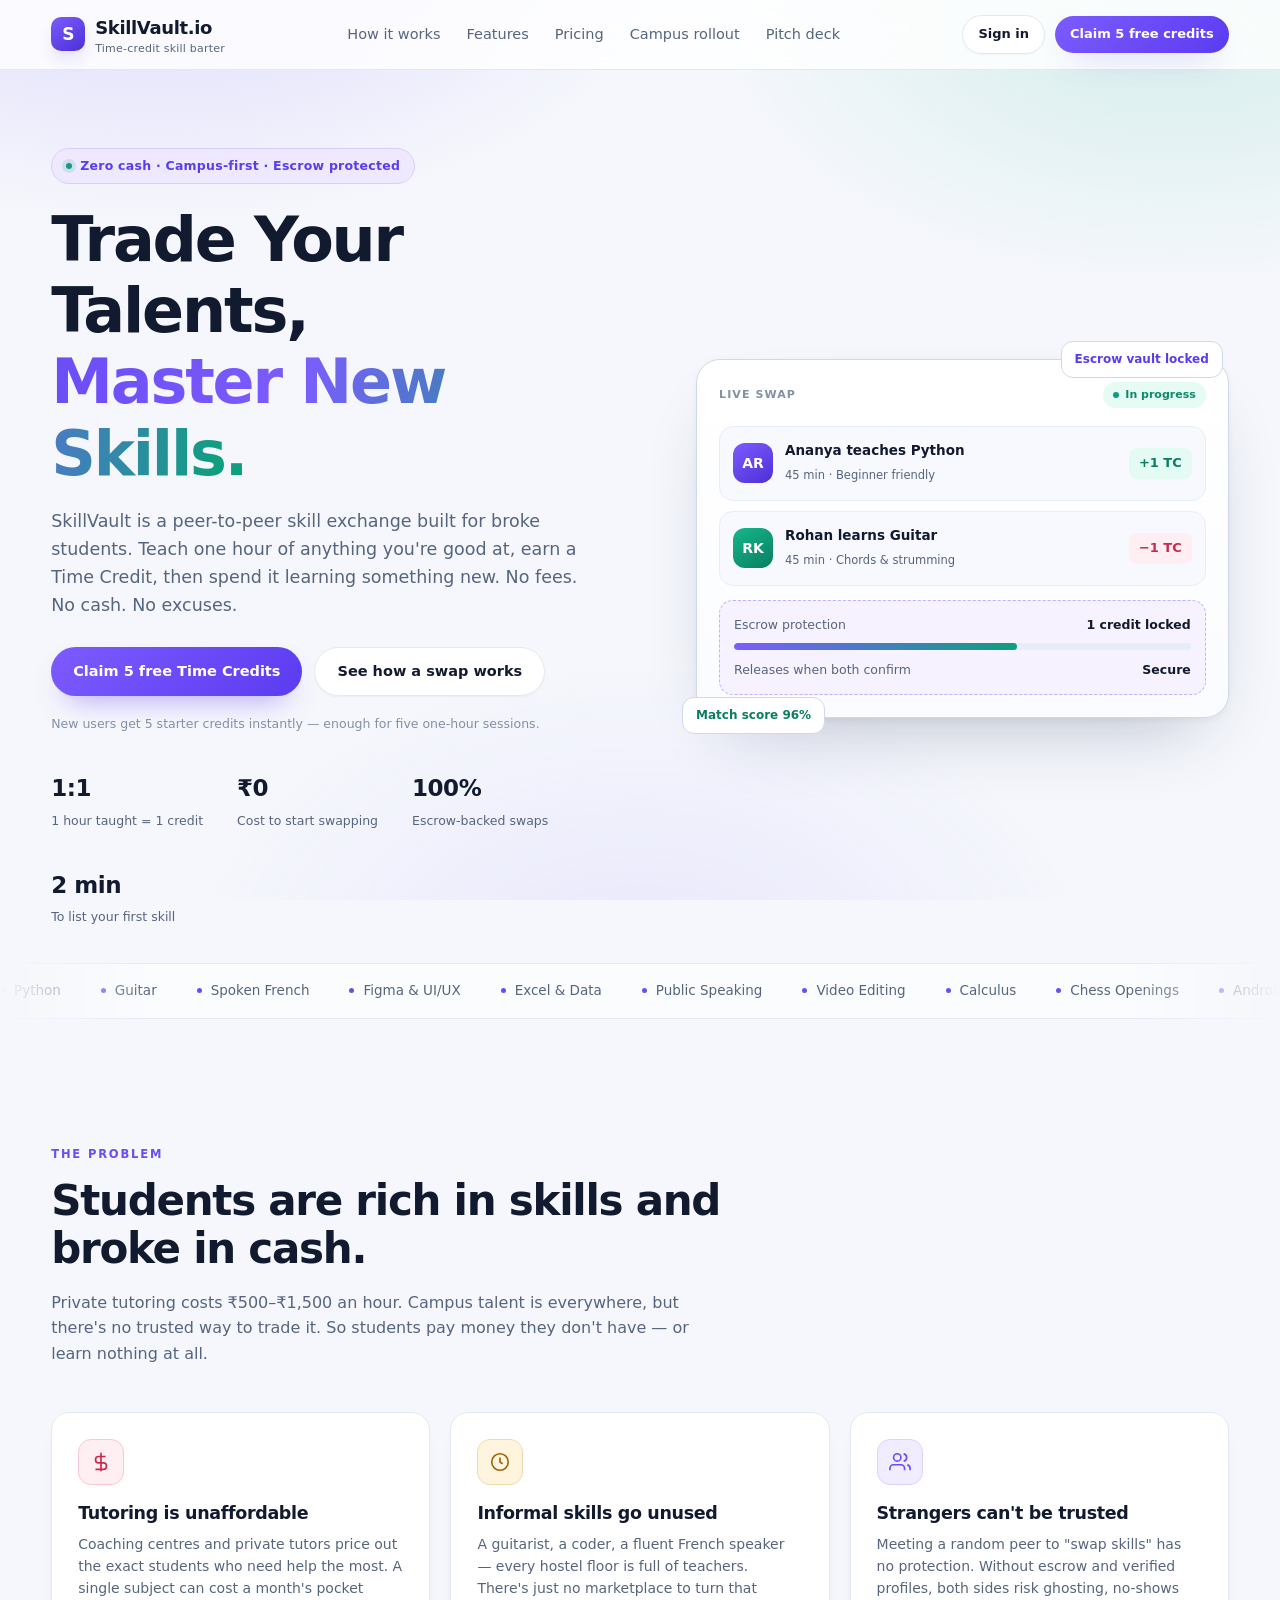
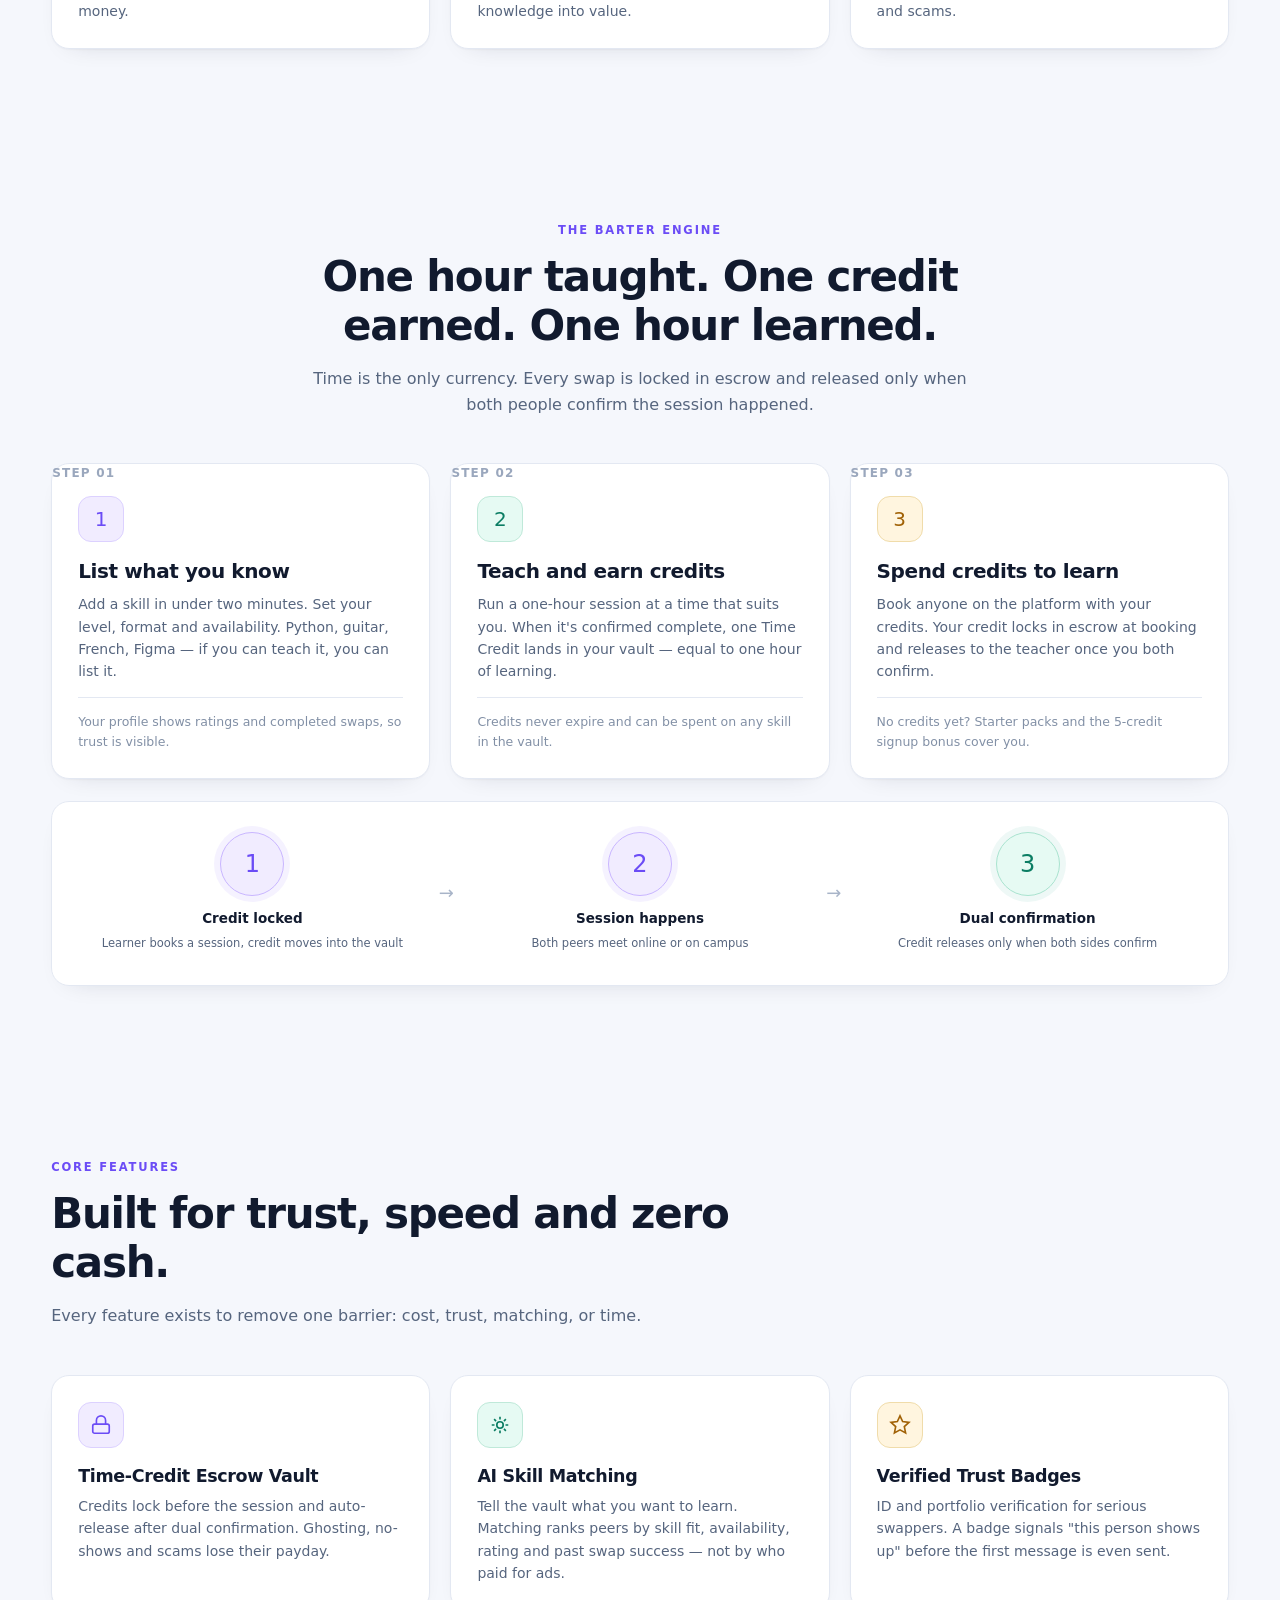
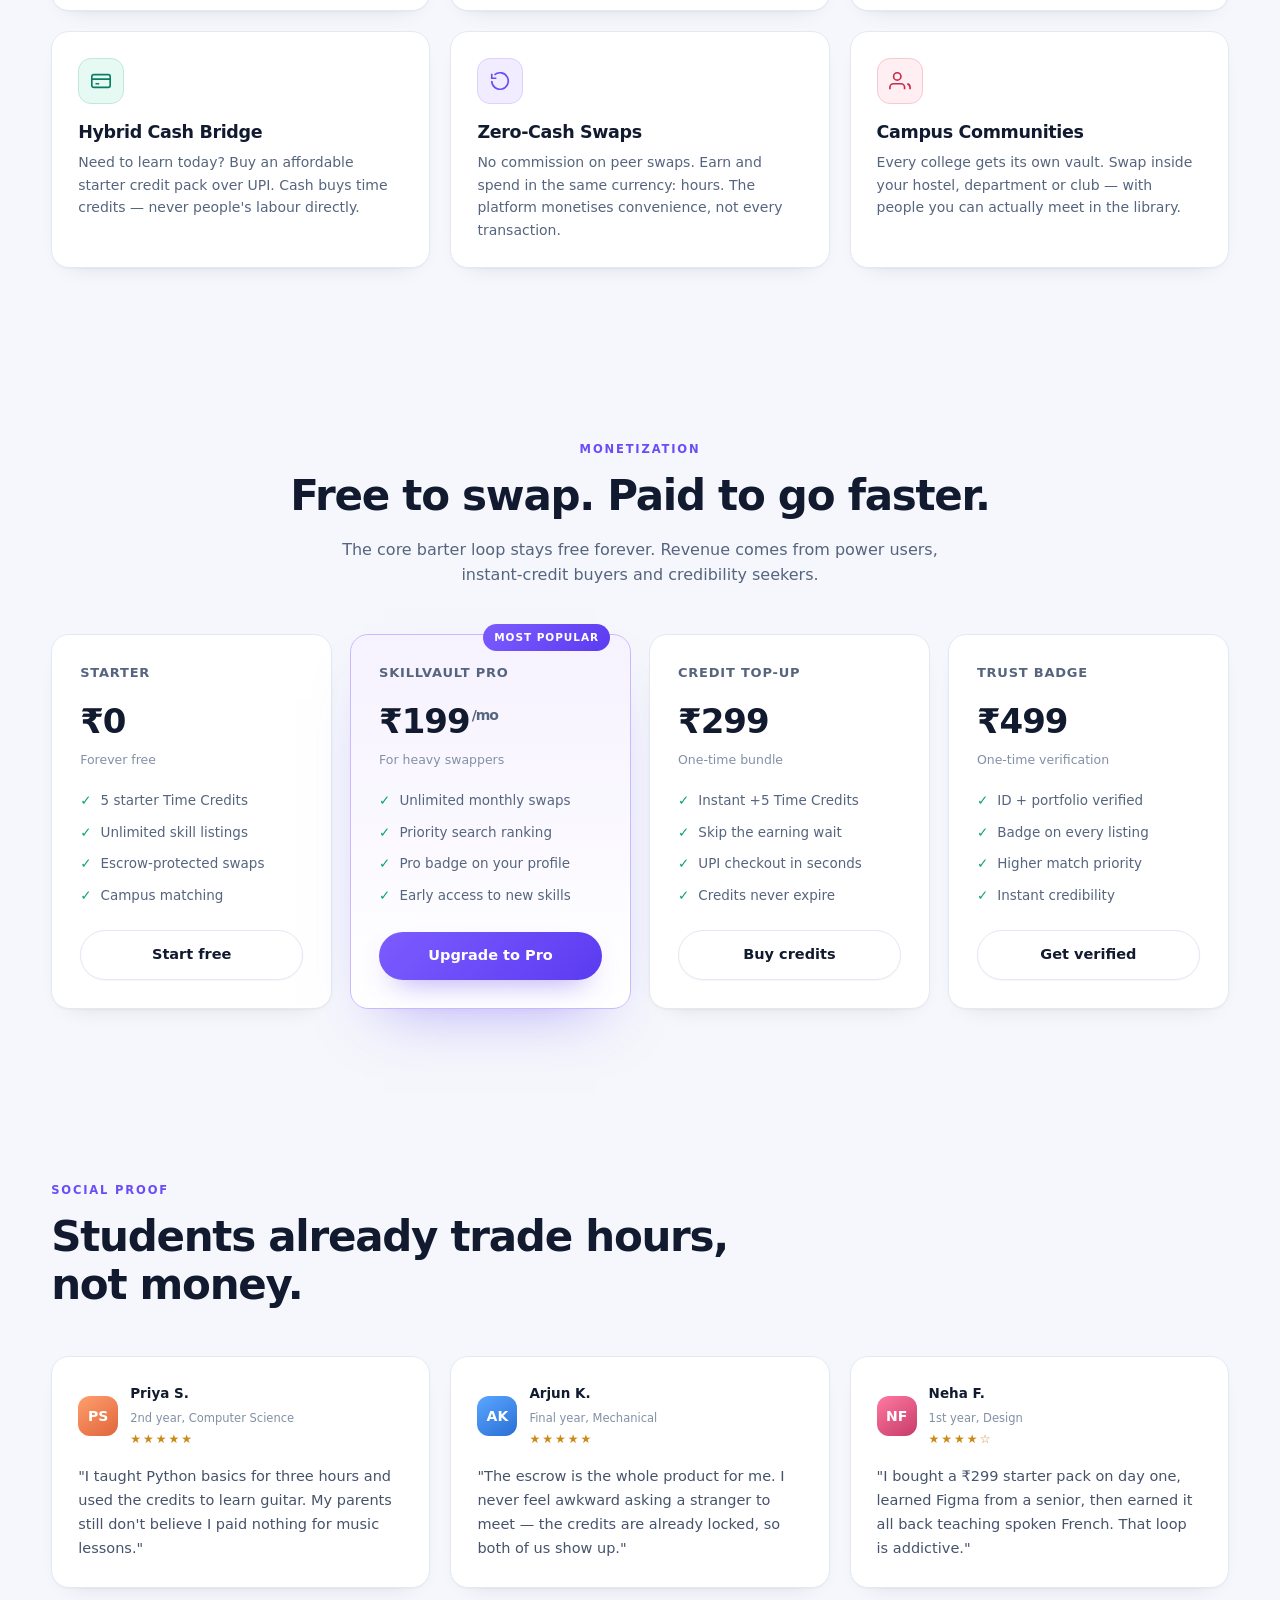
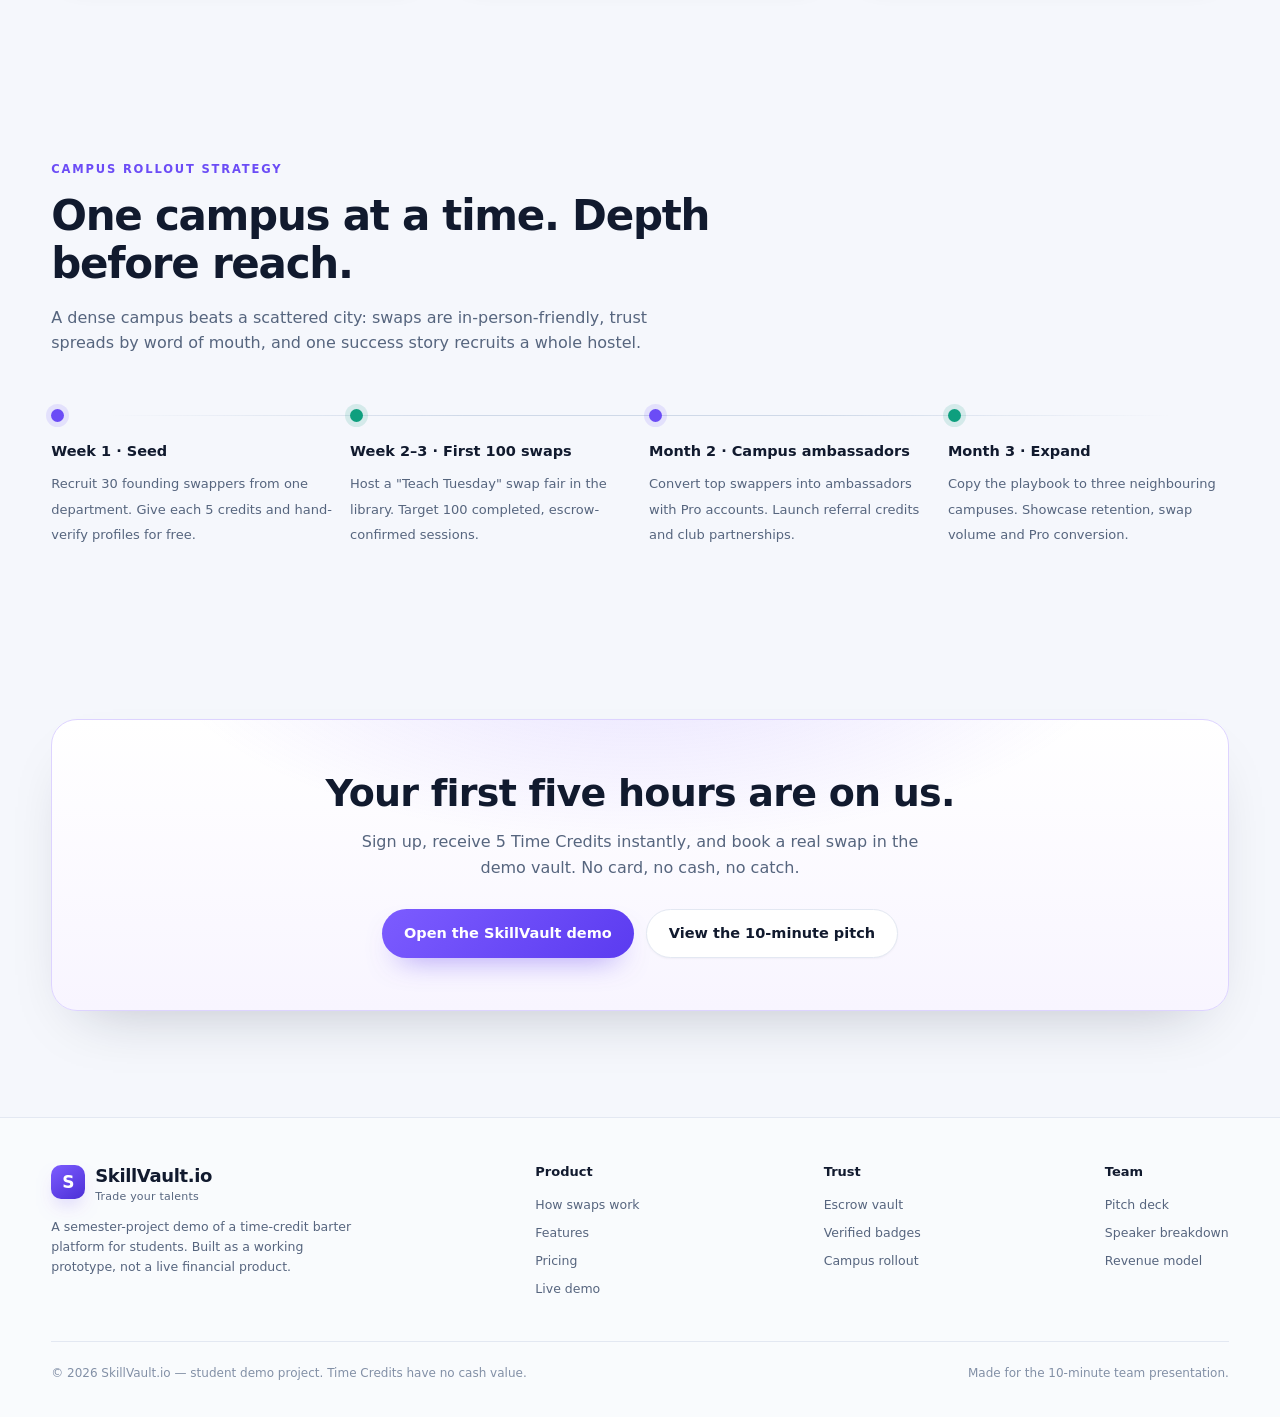
==== commit 7d94c0f1: "Convert SkillVault to light theme" ====
--- a/index.html
+++ b/index.html
@@ -3,6 +3,7 @@
 <head>
 <meta charset="UTF-8">
 <meta name="viewport" content="width=device-width, initial-scale=1.0">
+<meta name="theme-color" content="#f5f7fc">
 <title>SkillVault.io — Trade Your Talents, Master New Skills</title>
 <meta name="description" content="A campus-first, peer-to-peer skill barter platform. Teach one hour, earn one Time Credit, learn anything. Zero cash required.">
 <link rel="icon" href="data:image/svg+xml,<svg xmlns='http://www.w3.org/2000/svg' viewBox='0 0 100 100'><rect width='100' height='100' rx='24' fill='%237c5cff'/><text x='50' y='68' font-size='54' font-family='Segoe UI,sans-serif' font-weight='bold' text-anchor='middle' fill='white'>S</text></svg>">
--- a/styles.css
+++ b/styles.css
@@ -1,26 +1,29 @@
 :root{
-  --bg:#060a13;
-  --bg-2:#0a1020;
-  --surface:rgba(255,255,255,.045);
-  --surface-2:rgba(255,255,255,.07);
-  --border:rgba(255,255,255,.09);
-  --border-strong:rgba(255,255,255,.16);
-  --text:#e9eefc;
-  --muted:#93a1ba;
-  --muted-2:#6b7a94;
-  --brand:#7c5cff;
-  --brand-2:#a78bfa;
-  --accent:#22d3a6;
-  --gold:#ffd166;
-  --danger:#ff6b81;
+  --bg:#f5f7fc;
+  --bg-2:#eef2f9;
+  --surface:#ffffff;
+  --surface-2:#f7f9fe;
+  --surface-3:#eef3fa;
+  --border:#e3e8f2;
+  --border-strong:#cfd9e8;
+  --text:#111a2e;
+  --muted:#56657e;
+  --muted-2:#8290a6;
+  --brand:#6b4cf6;
+  --brand-2:#8a6df8;
+  --accent:#0e9f7e;
+  --accent-dark:#0b7d63;
+  --gold:#b7791f;
+  --danger:#d92d4b;
   --radius:18px;
   --radius-sm:12px;
-  --shadow:0 24px 60px -24px rgba(0,0,0,.85);
+  --shadow:0 26px 60px -32px rgba(17,26,46,.28);
+  --shadow-sm:0 10px 26px -20px rgba(17,26,46,.24);
   --font:'Segoe UI',system-ui,-apple-system,'Inter',Roboto,Helvetica,Arial,sans-serif;
 }
 
 *{box-sizing:border-box;margin:0;padding:0}
-html{scroll-behavior:smooth}
+html{scroll-behavior:smooth;color-scheme:light}
 body{
   font-family:var(--font);
   background:var(--bg);
@@ -34,9 +37,9 @@
   position:fixed;
   inset:0;
   background:
-    radial-gradient(900px 520px at 12% -10%,rgba(124,92,255,.28),transparent 60%),
-    radial-gradient(760px 460px at 92% 0%,rgba(34,211,166,.16),transparent 62%),
-    radial-gradient(700px 500px at 50% 110%,rgba(124,92,255,.14),transparent 65%);
+    radial-gradient(900px 520px at 12% -10%,rgba(124,92,255,.20),transparent 60%),
+    radial-gradient(760px 460px at 92% 0%,rgba(16,185,129,.14),transparent 62%),
+    radial-gradient(700px 500px at 50% 110%,rgba(124,92,255,.10),transparent 65%);
   pointer-events:none;
   z-index:-1;
 }
@@ -45,7 +48,7 @@
 button{font-family:inherit;cursor:pointer;border:none;background:none;color:inherit}
 input,select,textarea{font-family:inherit;font-size:15px}
 h1,h2,h3,h4{line-height:1.15;letter-spacing:-.02em;font-weight:700}
-::selection{background:rgba(124,92,255,.45);color:#fff}
+::selection{background:rgba(124,92,255,.22);color:#2b1a6b}
 
 .container{width:min(1180px,92vw);margin-inline:auto}
 .muted{color:var(--muted)}
@@ -55,16 +58,16 @@
 .nav{
   position:sticky;top:0;z-index:50;
   backdrop-filter:blur(18px);
-  background:rgba(6,10,19,.72);
+  background:rgba(255,255,255,.82);
   border-bottom:1px solid var(--border);
 }
 .nav-inner{display:flex;align-items:center;justify-content:space-between;gap:20px;padding:14px 0}
 .logo{display:flex;align-items:center;gap:10px;font-weight:800;font-size:18px;letter-spacing:-.02em}
 .logo-mark{
   width:34px;height:34px;border-radius:10px;flex:none;
-  background:linear-gradient(145deg,var(--brand),#4c2fd6);
-  display:grid;place-items:center;
-  box-shadow:0 8px 24px -8px rgba(124,92,255,.9);
+  background:linear-gradient(145deg,#7c5cff,#4c2fd6);
+  display:grid;place-items:center;color:#fff;
+  box-shadow:0 10px 22px -10px rgba(92,59,240,.6);
   font-size:17px;font-weight:800;
 }
 .logo small{color:var(--muted);font-weight:500;font-size:11px;display:block;line-height:1.1;letter-spacing:.02em}
@@ -81,31 +84,31 @@
 .btn:hover{transform:translateY(-1px)}
 .btn:active{transform:translateY(0)}
 .btn-primary{
-  background:linear-gradient(135deg,var(--brand),#5b3bf0);
-  color:#fff;box-shadow:0 14px 34px -14px rgba(124,92,255,.95);
-}
-.btn-primary:hover{box-shadow:0 18px 40px -14px rgba(124,92,255,1)}
-.btn-accent{background:linear-gradient(135deg,var(--accent),#0fae88);color:#032018;box-shadow:0 14px 34px -16px rgba(34,211,166,.9)}
-.btn-ghost{background:var(--surface);border:1px solid var(--border);color:var(--text)}
+  background:linear-gradient(135deg,#7c5cff,#5b3bf0);
+  color:#fff;box-shadow:0 14px 30px -16px rgba(92,59,240,.7);
+}
+.btn-primary:hover{box-shadow:0 18px 38px -16px rgba(92,59,240,.8)}
+.btn-accent{background:linear-gradient(135deg,#14b88a,#0b9b74);color:#fff;box-shadow:0 14px 30px -16px rgba(11,155,116,.55)}
+.btn-ghost{background:#fff;border:1px solid var(--border);color:var(--text);box-shadow:0 1px 2px rgba(17,26,46,.04)}
 .btn-ghost:hover{background:var(--surface-2);border-color:var(--border-strong)}
 .btn-outline{border:1px solid var(--border-strong);color:var(--text)}
-.btn-outline:hover{background:var(--surface)}
+.btn-outline:hover{background:var(--surface-2)}
 .btn-sm{padding:8px 15px;font-size:13px}
 .btn-block{width:100%}
-.btn[disabled]{opacity:.45;cursor:not-allowed;transform:none;box-shadow:none}
-.btn-danger{background:rgba(255,107,129,.12);border:1px solid rgba(255,107,129,.4);color:#ff9aa9}
+.btn[disabled]{opacity:.5;cursor:not-allowed;transform:none;box-shadow:none}
+.btn-danger{background:#fff1f4;border:1px solid #f6c3cd;color:#c92a4a}
 
 .hero{position:relative;padding:78px 0 40px}
 .hero-grid{display:grid;grid-template-columns:1.05fr .95fr;gap:56px;align-items:center}
 .hero-badge{
   display:inline-flex;align-items:center;gap:8px;
   padding:7px 14px;border-radius:999px;
-  background:rgba(124,92,255,.12);border:1px solid rgba(124,92,255,.35);
-  color:#cdbcff;font-size:12.5px;font-weight:600;letter-spacing:.02em;
-}
-.hero-badge .dot{width:6px;height:6px;border-radius:50%;background:var(--accent);box-shadow:0 0 0 4px rgba(34,211,166,.15)}
+  background:#efe9ff;border:1px solid #d9ccff;
+  color:#5b3bf0;font-size:12.5px;font-weight:600;letter-spacing:.02em;
+}
+.hero-badge .dot{width:6px;height:6px;border-radius:50%;background:var(--accent);box-shadow:0 0 0 4px rgba(14,159,126,.14)}
 .hero h1{font-size:clamp(38px,5.2vw,62px);margin:20px 0 18px;letter-spacing:-.035em}
-.grad{background:linear-gradient(100deg,#b7a4ff,#7c5cff 42%,#22d3a6 92%);-webkit-background-clip:text;background-clip:text;color:transparent}
+.grad{background:linear-gradient(100deg,#6b4cf6,#7c5cff 42%,#0e9f7e 95%);-webkit-background-clip:text;background-clip:text;color:transparent}
 .hero p.lead{font-size:17.5px;color:var(--muted);max-width:540px}
 .hero-ctas{display:flex;flex-wrap:wrap;gap:12px;margin:28px 0 18px}
 .hero-note{font-size:12.5px;color:var(--muted-2);display:flex;align-items:center;gap:8px}
@@ -115,57 +118,57 @@
 
 .hero-visual{position:relative}
 .swap-card{
-  background:linear-gradient(160deg,rgba(255,255,255,.075),rgba(255,255,255,.03));
+  background-color:#fff;
+  background-image:linear-gradient(180deg,#ffffff,#fbfcff);
   border:1px solid var(--border-strong);
   border-radius:24px;padding:22px;
-  box-shadow:var(--shadow);
-  backdrop-filter:blur(14px);
+  box-shadow:0 34px 70px -34px rgba(32,45,80,.32),0 2px 8px rgba(32,45,80,.05);
   position:relative;z-index:2;
   animation:float 7s ease-in-out infinite;
 }
 @keyframes float{0%,100%{transform:translateY(0)}50%{transform:translateY(-10px)}}
 .swap-head{display:flex;align-items:center;justify-content:space-between;margin-bottom:18px}
-.swap-head .tag{font-size:11px;font-weight:700;letter-spacing:.1em;text-transform:uppercase;color:var(--muted)}
-.pill-live{display:inline-flex;align-items:center;gap:6px;font-size:11px;font-weight:700;color:var(--accent);background:rgba(34,211,166,.1);padding:4px 10px;border-radius:999px}
+.swap-head .tag{font-size:11px;font-weight:700;letter-spacing:.1em;text-transform:uppercase;color:var(--muted-2)}
+.pill-live{display:inline-flex;align-items:center;gap:6px;font-size:11px;font-weight:700;color:#0b8a6c;background:#e6fbf3;padding:4px 10px;border-radius:999px}
 .pill-live i{width:6px;height:6px;border-radius:50%;background:var(--accent);animation:pulse 1.6s infinite}
 @keyframes pulse{0%,100%{opacity:1}50%{opacity:.25}}
-.swap-row{display:flex;align-items:center;gap:12px;padding:13px;border-radius:14px;background:rgba(255,255,255,.035);border:1px solid var(--border);margin-bottom:10px}
+.swap-row{display:flex;align-items:center;gap:12px;padding:13px;border-radius:14px;background:#f7f9ff;border:1px solid #e8edf8;margin-bottom:10px}
 .avatar{width:40px;height:40px;border-radius:12px;display:grid;place-items:center;font-weight:700;font-size:14px;flex:none;color:#fff}
 .av-1{background:linear-gradient(145deg,#7c5cff,#4c2fd6)}
-.av-2{background:linear-gradient(145deg,#22d3a6,#0d9a77)}
+.av-2{background:linear-gradient(145deg,#14b88a,#0b7d63)}
 .av-3{background:linear-gradient(145deg,#ff9f6e,#e0653a)}
 .av-4{background:linear-gradient(145deg,#5aa7ff,#2a6ed6)}
-.av-5{background:linear-gradient(145deg,#ffd166,#d99b1f);color:#2b1c00}
+.av-5{background:linear-gradient(145deg,#f5c451,#c98a1a);color:#3a2600}
 .av-6{background:linear-gradient(145deg,#ff7aa2,#c73a68)}
 .swap-row .who{flex:1;min-width:0}
 .swap-row .who b{display:block;font-size:13.5px}
 .swap-row .who span{font-size:11.5px;color:var(--muted)}
 .credit-chip{font-size:13px;font-weight:700;padding:5px 10px;border-radius:8px;white-space:nowrap}
-.credit-plus{color:var(--accent);background:rgba(34,211,166,.12)}
-.credit-minus{color:#ffb3c0;background:rgba(255,107,129,.12)}
-.escrow-box{margin-top:14px;padding:14px;border-radius:14px;border:1px dashed rgba(124,92,255,.45);background:rgba(124,92,255,.07)}
+.credit-plus{color:#0b7d63;background:#e4fbf3}
+.credit-minus{color:#c92a4a;background:#ffeef2}
+.escrow-box{margin-top:14px;padding:14px;border-radius:14px;border:1px dashed #c3b0ff;background:#f6f2ff}
 .escrow-box .line{display:flex;justify-content:space-between;font-size:12.5px;color:var(--muted);margin-bottom:8px}
 .escrow-box .line b{color:var(--text)}
-.bar{height:7px;border-radius:999px;background:rgba(255,255,255,.08);overflow:hidden}
-.bar i{display:block;height:100%;width:62%;background:linear-gradient(90deg,var(--brand),var(--accent));border-radius:999px;animation:grow 2.6s ease-in-out infinite alternate}
+.bar{height:7px;border-radius:999px;background:#e7ecf6;overflow:hidden}
+.bar i{display:block;height:100%;width:62%;background:linear-gradient(90deg,#7c5cff,#0e9f7e);border-radius:999px;animation:grow 2.6s ease-in-out infinite alternate}
 @keyframes grow{from{width:52%}to{width:78%}}
 .floating-tag{
   position:absolute;z-index:3;font-size:12px;font-weight:600;
-  background:rgba(10,16,32,.92);border:1px solid var(--border-strong);
-  padding:8px 13px;border-radius:12px;box-shadow:var(--shadow);
+  background:#fff;border:1px solid var(--border-strong);
+  padding:8px 13px;border-radius:12px;box-shadow:var(--shadow-sm);
   backdrop-filter:blur(8px);
 }
-.ft-1{top:-18px;right:6px;color:#cdbcff;animation:float 6s ease-in-out infinite .4s}
-.ft-2{bottom:-16px;left:-14px;color:#9df0d9;animation:float 6.6s ease-in-out infinite .9s}
-
-.marquee-wrap{border-block:1px solid var(--border);background:rgba(255,255,255,.018);padding:16px 0;overflow:hidden;margin-top:34px;-webkit-mask-image:linear-gradient(90deg,transparent,#000 12%,#000 88%,transparent);mask-image:linear-gradient(90deg,transparent,#000 12%,#000 88%,transparent)}
+.ft-1{top:-18px;right:6px;color:#5b3bf0;animation:float 6s ease-in-out infinite .4s}
+.ft-2{bottom:-16px;left:-14px;color:#0b7d63;animation:float 6.6s ease-in-out infinite .9s}
+
+.marquee-wrap{border-block:1px solid var(--border);background:rgba(255,255,255,.6);padding:16px 0;overflow:hidden;margin-top:34px;-webkit-mask-image:linear-gradient(90deg,transparent,#000 12%,#000 88%,transparent);mask-image:linear-gradient(90deg,transparent,#000 12%,#000 88%,transparent)}
 .marquee{display:flex;gap:40px;width:max-content;animation:scroll 34s linear infinite;font-size:13.5px;color:var(--muted);align-items:center}
 .marquee span{display:inline-flex;align-items:center;gap:9px;white-space:nowrap}
 .marquee i{width:5px;height:5px;border-radius:50%;background:var(--brand);flex:none}
 @keyframes scroll{from{transform:translateX(0)}to{transform:translateX(-50%)}}
 
 .section{padding:86px 0}
-.eyebrow{font-size:11.5px;font-weight:800;letter-spacing:.16em;text-transform:uppercase;color:var(--brand-2);margin-bottom:14px}
+.eyebrow{font-size:11.5px;font-weight:800;letter-spacing:.16em;text-transform:uppercase;color:#6b4cf6;margin-bottom:14px}
 .section-title{font-size:clamp(28px,3.6vw,42px);max-width:760px;letter-spacing:-.03em}
 .section-sub{color:var(--muted);font-size:16px;max-width:660px;margin-top:16px}
 .section-head{margin-bottom:46px}
@@ -176,24 +179,25 @@
 .grid-2{display:grid;grid-template-columns:repeat(2,1fr);gap:20px}
 .grid-4{display:grid;grid-template-columns:repeat(4,1fr);gap:18px}
 .card{
-  background:linear-gradient(165deg,rgba(255,255,255,.06),rgba(255,255,255,.022));
+  background:#fff;
   border:1px solid var(--border);border-radius:var(--radius);padding:26px;
-  transition:transform .22s ease,border-color .22s ease,background .22s;
-}
-.card:hover{transform:translateY(-3px);border-color:var(--border-strong);background:linear-gradient(165deg,rgba(255,255,255,.075),rgba(255,255,255,.03))}
+  box-shadow:0 1px 2px rgba(17,26,46,.04),var(--shadow-sm);
+  transition:transform .22s ease,border-color .22s ease,box-shadow .22s;
+}
+.card:hover{transform:translateY(-3px);border-color:var(--border-strong);box-shadow:0 18px 40px -26px rgba(17,26,46,.32)}
 .card h3{font-size:17.5px;margin-bottom:9px}
 .card p{font-size:14px;color:var(--muted)}
 .icon-tile{
   width:46px;height:46px;border-radius:13px;display:grid;place-items:center;margin-bottom:18px;
-  background:rgba(124,92,255,.14);border:1px solid rgba(124,92,255,.28);color:#c9b8ff;font-size:20px;
-}
-.icon-tile.green{background:rgba(34,211,166,.12);border-color:rgba(34,211,166,.3);color:#7ceccf}
-.icon-tile.gold{background:rgba(255,209,102,.12);border-color:rgba(255,209,102,.3);color:#ffd166}
-.icon-tile.pink{background:rgba(255,107,129,.12);border-color:rgba(255,107,129,.3);color:#ffb3c0}
+  background:#f1ecff;border:1px solid #dcd1ff;color:#6b4cf6;font-size:20px;
+}
+.icon-tile.green{background:#e6faf3;border-color:#bfe9d9;color:#0b7d63}
+.icon-tile.gold{background:#fff5df;border-color:#f0dcaa;color:#a16207}
+.icon-tile.pink{background:#ffeef2;border-color:#f8c9d4;color:#c92a4a}
 
 .step-card{position:relative;padding-top:32px}
 .step-num{
-  font-size:12px;font-weight:800;letter-spacing:.1em;color:var(--muted-2);
+  font-size:12px;font-weight:800;letter-spacing:.1em;color:#9aa7bd;
   position:absolute;top:0;left:0;
 }
 .step-card .big{font-size:20px;margin:6px 0 10px}
@@ -201,19 +205,20 @@
 
 .escrow-flow{
   margin-top:22px;padding:30px;border-radius:var(--radius);
-  border:1px solid var(--border);background:rgba(255,255,255,.025);
+  border:1px solid var(--border);background:#fff;
+  box-shadow:var(--shadow-sm);
   display:grid;grid-template-columns:1fr auto 1fr auto 1fr;gap:16px;align-items:center;
 }
 .flow-node{text-align:center}
 .flow-node .circle{
   width:64px;height:64px;border-radius:50%;margin:0 auto 12px;display:grid;place-items:center;font-size:24px;
-  border:1px solid var(--border-strong);background:rgba(255,255,255,.05);
-}
-.flow-node.active .circle{background:rgba(124,92,255,.16);border-color:rgba(124,92,255,.55);box-shadow:0 0 0 6px rgba(124,92,255,.08)}
-.flow-node.done .circle{background:rgba(34,211,166,.14);border-color:rgba(34,211,166,.5);box-shadow:0 0 0 6px rgba(34,211,166,.07)}
+  border:1px solid #e0e7f3;background:#f4f7fc;color:var(--muted);
+}
+.flow-node.active .circle{background:#f1ecff;border-color:#c9b6ff;color:#6b4cf6;box-shadow:0 0 0 6px rgba(124,92,255,.08)}
+.flow-node.done .circle{background:#e6faf3;border-color:#a9e3cf;color:#0b7d63;box-shadow:0 0 0 6px rgba(14,159,126,.07)}
 .flow-node b{display:block;font-size:13.5px}
 .flow-node span{font-size:11.5px;color:var(--muted)}
-.flow-arrow{color:var(--muted-2);font-size:18px;text-align:center}
+.flow-arrow{color:#a8b4c8;font-size:18px;text-align:center}
 
 .price-card{position:relative;display:flex;flex-direction:column;padding:28px}
 .price-card .plan{font-size:13px;font-weight:700;letter-spacing:.06em;text-transform:uppercase;color:var(--muted)}
@@ -224,38 +229,38 @@
 .plan-list li{display:flex;gap:9px;align-items:flex-start}
 .plan-list li::before{content:"✓";color:var(--accent);font-weight:800;flex:none}
 .price-card .btn{margin-top:auto}
-.price-card.featured{border-color:rgba(124,92,255,.55);background:linear-gradient(170deg,rgba(124,92,255,.16),rgba(255,255,255,.025));box-shadow:0 30px 70px -34px rgba(124,92,255,.65)}
+.price-card.featured{border-color:#cbb9ff;background:linear-gradient(180deg,#f6f2ff,#fff);box-shadow:0 30px 60px -34px rgba(107,76,246,.5)}
 .price-card .ribbon{
   position:absolute;top:-11px;right:20px;font-size:10.5px;font-weight:800;letter-spacing:.09em;text-transform:uppercase;
-  background:linear-gradient(135deg,var(--brand),#5b3bf0);padding:5px 11px;border-radius:999px;
-}
-
-.quote-card p{font-size:14.5px;color:#cbd5ea;line-height:1.65}
+  background:linear-gradient(135deg,#7c5cff,#5b3bf0);color:#fff;padding:5px 11px;border-radius:999px;
+}
+
+.quote-card p{font-size:14.5px;color:#46536b;line-height:1.65}
 .quote-head{display:flex;align-items:center;gap:12px;margin-bottom:16px}
 .quote-head b{display:block;font-size:13.5px}
 .quote-head span{font-size:11.5px;color:var(--muted-2)}
-.stars{color:var(--gold);font-size:12px;letter-spacing:2px}
+.stars{color:#c98a1a;font-size:12px;letter-spacing:2px}
 
 .timeline{position:relative;display:grid;grid-template-columns:repeat(4,1fr);gap:18px;margin-top:10px}
 .timeline::before{content:"";position:absolute;top:13px;left:5%;right:5%;height:1px;background:linear-gradient(90deg,transparent,var(--border-strong),var(--border-strong),transparent)}
 .tl-item{position:relative;padding-top:38px}
-.tl-item::before{content:"";position:absolute;top:7px;left:0;width:13px;height:13px;border-radius:50%;background:var(--brand);box-shadow:0 0 0 5px rgba(124,92,255,.16)}
-.tl-item.alt::before{background:var(--accent);box-shadow:0 0 0 5px rgba(34,211,166,.16)}
+.tl-item::before{content:"";position:absolute;top:7px;left:0;width:13px;height:13px;border-radius:50%;background:var(--brand);box-shadow:0 0 0 5px rgba(124,92,255,.14)}
+.tl-item.alt::before{background:var(--accent);box-shadow:0 0 0 5px rgba(14,159,126,.14)}
 .tl-item b{display:block;font-size:14.5px;margin-bottom:7px}
 .tl-item span{font-size:13px;color:var(--muted)}
 
 .cta-band{
   border-radius:26px;padding:52px;text-align:center;
   background:
-    radial-gradient(700px 300px at 50% -30%,rgba(124,92,255,.35),transparent 70%),
-    linear-gradient(165deg,rgba(255,255,255,.07),rgba(255,255,255,.02));
-  border:1px solid var(--border-strong);
+    radial-gradient(700px 300px at 50% -30%,rgba(124,92,255,.20),transparent 70%),
+    linear-gradient(180deg,#ffffff,#f8f5ff);
+  border:1px solid #ddd3ff;
   box-shadow:var(--shadow);
 }
 .cta-band h2{font-size:clamp(26px,3.4vw,38px);margin-bottom:14px}
 .cta-band p{color:var(--muted);max-width:560px;margin:0 auto 26px}
 
-footer{border-top:1px solid var(--border);padding:44px 0 34px;margin-top:20px}
+footer{border-top:1px solid var(--border);padding:44px 0 34px;margin-top:20px;background:rgba(255,255,255,.45)}
 .foot-grid{display:flex;justify-content:space-between;gap:32px;flex-wrap:wrap;align-items:flex-start}
 .foot-col b{display:block;font-size:13px;margin-bottom:12px;color:var(--text)}
 .foot-col a,.foot-col span{display:block;font-size:12.5px;color:var(--muted);margin-bottom:8px}
@@ -264,16 +269,16 @@
 
 .app-body{padding-bottom:60px}
 .app-shell{display:grid;grid-template-columns:238px 1fr;gap:26px;padding-top:26px;align-items:start}
-.sidebar{position:sticky;top:86px;display:flex;flex-direction:column;gap:6px;background:rgba(255,255,255,.03);border:1px solid var(--border);border-radius:var(--radius);padding:14px}
+.sidebar{position:sticky;top:86px;display:flex;flex-direction:column;gap:6px;background:#fff;border:1px solid var(--border);border-radius:var(--radius);padding:14px;box-shadow:var(--shadow-sm)}
 .side-label{font-size:10.5px;letter-spacing:.14em;text-transform:uppercase;color:var(--muted-2);padding:8px 12px 4px;font-weight:800}
 .side-link{display:flex;align-items:center;gap:11px;padding:11px 12px;border-radius:11px;font-size:14px;color:var(--muted);transition:.18s;text-align:left;width:100%}
-.side-link:hover{background:var(--surface);color:var(--text)}
-.side-link.active{background:rgba(124,92,255,.16);color:#d9ceff;border:1px solid rgba(124,92,255,.32)}
+.side-link:hover{background:#f5f8ff;color:var(--text)}
+.side-link.active{background:#efe9ff;color:#5b3bf0;border:1px solid #d6c8ff}
 .side-link .si{width:20px;text-align:center;font-size:15px}
-.side-link .count{margin-left:auto;font-size:11px;background:rgba(255,255,255,.09);padding:1px 7px;border-radius:999px}
+.side-link .count{margin-left:auto;font-size:11px;background:#eef2fa;padding:1px 7px;border-radius:999px}
 .sidebar-foot{margin-top:10px;border-top:1px solid var(--border);padding-top:14px}
-.plan-badge{font-size:11px;color:var(--muted);padding:9px 12px;border-radius:10px;background:rgba(255,255,255,.035);border:1px solid var(--border);display:flex;justify-content:space-between;align-items:center}
-.plan-badge b{color:var(--gold);font-size:11.5px}
+.plan-badge{font-size:11px;color:var(--muted);padding:9px 12px;border-radius:10px;background:#f7f9fe;border:1px solid var(--border);display:flex;justify-content:space-between;align-items:center}
+.plan-badge b{color:#a16207;font-size:11.5px}
 
 .topbar{display:flex;align-items:center;justify-content:space-between;gap:16px;flex-wrap:wrap;margin-bottom:24px}
 .topbar h1{font-size:24px;letter-spacing:-.02em}
@@ -281,12 +286,12 @@
 .top-actions{display:flex;align-items:center;gap:10px;flex-wrap:wrap}
 .balance-pill{
   display:flex;align-items:center;gap:10px;padding:8px 14px;border-radius:999px;
-  background:rgba(34,211,166,.09);border:1px solid rgba(34,211,166,.32);
-}
-.balance-pill .tc{width:22px;height:22px;border-radius:50%;display:grid;place-items:center;background:linear-gradient(145deg,var(--accent),#0fae88);color:#04211a;font-size:11px;font-weight:900}
+  background:#e8faf3;border:1px solid #bfe8da;
+}
+.balance-pill .tc{width:22px;height:22px;border-radius:50%;display:grid;place-items:center;background:linear-gradient(145deg,#14b88a,#0b9b74);color:#fff;font-size:11px;font-weight:900}
 .balance-pill b{font-size:15px}
 .balance-pill span{font-size:11.5px;color:var(--muted)}
-.user-chip{display:flex;align-items:center;gap:9px;padding:6px 12px 6px 6px;border-radius:999px;border:1px solid var(--border);background:var(--surface)}
+.user-chip{display:flex;align-items:center;gap:9px;padding:6px 12px 6px 6px;border-radius:999px;border:1px solid var(--border);background:#fff}
 .user-chip .avatar{width:29px;height:29px;border-radius:50%;font-size:11.5px}
 .user-chip b{font-size:12.5px}
 
@@ -295,99 +300,101 @@
 @keyframes fade{from{opacity:0;transform:translateY(8px)}to{opacity:1;transform:translateY(0)}}
 
 .stats-row{display:grid;grid-template-columns:repeat(4,1fr);gap:14px;margin-bottom:24px}
-.stat-card{padding:18px;border-radius:var(--radius-sm);border:1px solid var(--border);background:linear-gradient(165deg,rgba(255,255,255,.055),rgba(255,255,255,.02))}
+.stat-card{padding:18px;border-radius:var(--radius-sm);border:1px solid var(--border);background:#fff;box-shadow:0 1px 2px rgba(17,26,46,.04)}
 .stat-card .k{font-size:11.5px;color:var(--muted);display:flex;align-items:center;gap:6px}
 .stat-card .v{font-size:24px;font-weight:800;letter-spacing:-.02em;margin-top:6px}
 .stat-card .v small{font-size:12px;font-weight:600;color:var(--muted-2);letter-spacing:0}
-.stat-card.green .v{color:#7ceccf}
-.stat-card.violet .v{color:#c4b2ff}
-.stat-card.gold .v{color:var(--gold)}
-
-.panel{border:1px solid var(--border);border-radius:var(--radius);background:rgba(255,255,255,.028);padding:22px;margin-bottom:22px}
+.stat-card.green .v{color:#0b8a6c}
+.stat-card.violet .v{color:#6b4cf6}
+.stat-card.gold .v{color:#a16207}
+
+.panel{border:1px solid var(--border);border-radius:var(--radius);background:#fff;padding:22px;margin-bottom:22px;box-shadow:0 1px 2px rgba(17,26,46,.04)}
 .panel-head{display:flex;align-items:center;justify-content:space-between;gap:14px;margin-bottom:18px;flex-wrap:wrap}
 .panel-head h2{font-size:17px}
 .panel-head p{font-size:12.5px;color:var(--muted)}
-.tc-note{font-size:11.5px;color:var(--muted-2);background:rgba(124,92,255,.09);border:1px solid rgba(124,92,255,.25);padding:5px 11px;border-radius:999px}
+.tc-note{font-size:11.5px;color:#5b3bf0;background:#f2edff;border:1px solid #ddd2ff;padding:5px 11px;border-radius:999px}
 
 .search-row{display:flex;gap:12px;flex-wrap:wrap;margin-bottom:16px}
 .search-box{position:relative;flex:1;min-width:230px}
 .search-box input{
   width:100%;padding:12px 16px 12px 40px;border-radius:12px;
-  background:rgba(255,255,255,.04);border:1px solid var(--border);color:var(--text);outline:none;
-}
-.search-box input:focus{border-color:rgba(124,92,255,.6);box-shadow:0 0 0 3px rgba(124,92,255,.12)}
+  background:#fff;border:1px solid var(--border);color:var(--text);outline:none;
+}
+.search-box input::placeholder{color:#98a5ba}
+.search-box input:focus{border-color:#a78bfa;box-shadow:0 0 0 3px rgba(124,92,255,.14)}
 .search-box .ic{position:absolute;left:14px;top:50%;transform:translateY(-50%);color:var(--muted-2);font-size:14px}
 .chips{display:flex;gap:8px;flex-wrap:wrap;margin-bottom:20px}
-.chip{font-size:12.5px;padding:7px 14px;border-radius:999px;border:1px solid var(--border);background:rgba(255,255,255,.03);color:var(--muted);transition:.16s}
+.chip{font-size:12.5px;padding:7px 14px;border-radius:999px;border:1px solid var(--border);background:#fff;color:var(--muted);transition:.16s}
 .chip:hover{color:var(--text);border-color:var(--border-strong)}
-.chip.active{background:rgba(124,92,255,.18);border-color:rgba(124,92,255,.5);color:#ddd2ff}
+.chip.active{background:#efe9ff;border-color:#cbb9ff;color:#5b3bf0}
 
 .skill-grid{display:grid;grid-template-columns:repeat(3,1fr);gap:16px}
-.skill-card{display:flex;flex-direction:column;gap:13px;padding:19px;border-radius:var(--radius-sm);border:1px solid var(--border);background:linear-gradient(165deg,rgba(255,255,255,.05),rgba(255,255,255,.018));transition:.2s}
-.skill-card:hover{border-color:var(--border-strong);transform:translateY(-2px)}
+.skill-card{display:flex;flex-direction:column;gap:13px;padding:19px;border-radius:var(--radius-sm);border:1px solid var(--border);background:#fff;box-shadow:0 1px 2px rgba(17,26,46,.04);transition:.2s}
+.skill-card:hover{border-color:var(--border-strong);transform:translateY(-2px);box-shadow:0 14px 30px -22px rgba(17,26,46,.3)}
 .skill-top{display:flex;gap:11px;align-items:center}
 .skill-top .who{min-width:0;flex:1}
 .skill-top .who b{display:block;font-size:13.5px}
 .skill-top .who span{font-size:11.5px;color:var(--muted-2)}
-.rating{font-size:11.5px;color:var(--gold);white-space:nowrap}
+.rating{font-size:11.5px;color:#b7791f;white-space:nowrap}
 .skill-title{font-size:15.5px;font-weight:700}
 .skill-desc{font-size:12.5px;color:var(--muted);line-height:1.55;min-height:38px}
 .skill-tags{display:flex;gap:6px;flex-wrap:wrap}
-.mini-tag{font-size:10.5px;padding:3px 8px;border-radius:6px;background:rgba(255,255,255,.055);color:var(--muted);border:1px solid var(--border)}
+.mini-tag{font-size:10.5px;padding:3px 8px;border-radius:6px;background:#f2f5fb;color:var(--muted);border:1px solid #e6ebf5}
 .skill-foot{display:flex;align-items:center;justify-content:space-between;gap:10px;margin-top:auto;padding-top:6px}
 .cost{font-size:12.5px;color:var(--muted)}
-.cost b{color:#9df0d9;font-size:14px}
-.match{font-size:10.5px;font-weight:700;color:#cdbcff;background:rgba(124,92,255,.16);border:1px solid rgba(124,92,255,.35);padding:3px 8px;border-radius:999px}
+.cost b{color:#0b7d63;font-size:14px}
+.match{font-size:10.5px;font-weight:700;color:#5b3bf0;background:#f0eaff;border:1px solid #d8cbff;padding:3px 8px;border-radius:999px}
 
 .session-list{display:grid;gap:14px}
-.session-card{border:1px solid var(--border);border-radius:var(--radius-sm);padding:18px;background:linear-gradient(165deg,rgba(255,255,255,.05),rgba(255,255,255,.018))}
+.session-card{border:1px solid var(--border);border-radius:var(--radius-sm);padding:18px;background:#fff;box-shadow:0 1px 2px rgba(17,26,46,.03)}
 .session-top{display:flex;align-items:flex-start;gap:12px;flex-wrap:wrap}
 .session-top .who{flex:1;min-width:170px}
 .session-top .who b{font-size:14px}
 .session-top .who span{display:block;font-size:12px;color:var(--muted);margin-top:2px}
 .status{font-size:10.5px;font-weight:800;letter-spacing:.08em;text-transform:uppercase;padding:5px 10px;border-radius:999px;white-space:nowrap}
-.status.locked{color:#ffd88a;background:rgba(255,209,102,.12);border:1px solid rgba(255,209,102,.35)}
-.status.done{color:#9df0d9;background:rgba(34,211,166,.12);border:1px solid rgba(34,211,166,.35)}
-.status.wait{color:#cdbcff;background:rgba(124,92,255,.14);border:1px solid rgba(124,92,255,.38)}
+.status.locked{color:#96650a;background:#fff6e0;border:1px solid #f0dcaa}
+.status.done{color:#0b7d63;background:#e6fbf3;border:1px solid #b9e9d8}
+.status.wait{color:#5b3bf0;background:#f0eaff;border:1px solid #d6c8ff}
 .session-meta{display:flex;gap:16px;flex-wrap:wrap;font-size:12px;color:var(--muted);margin:14px 0}
 .session-meta b{color:var(--text)}
 .session-bar{display:flex;align-items:center;gap:10px;margin:12px 0 14px}
 .session-bar .bar{flex:1}
 .session-actions{display:flex;gap:9px;flex-wrap:wrap}
 .confirm-state{font-size:11.5px;color:var(--muted-2);display:flex;gap:14px;flex-wrap:wrap;margin-top:12px}
-.confirm-state .ok{color:var(--accent)}
-.empty{padding:38px 20px;text-align:center;border:1px dashed var(--border-strong);border-radius:var(--radius-sm);color:var(--muted);font-size:13.5px}
+.confirm-state .ok{color:#0b8a6c}
+.empty{padding:38px 20px;text-align:center;border:1px dashed #d8e0ee;border-radius:var(--radius-sm);background:#fbfcff;color:var(--muted);font-size:13.5px}
 .empty b{display:block;color:var(--text);margin-bottom:4px;font-size:14.5px}
 
 .form-grid{display:grid;gap:14px}
 .field label{display:block;font-size:12px;color:var(--muted);margin-bottom:6px;font-weight:600}
 .field input,.field select,.field textarea{
-  width:100%;padding:11px 14px;border-radius:11px;background:rgba(255,255,255,.04);
+  width:100%;padding:11px 14px;border-radius:11px;background:#fff;
   border:1px solid var(--border);color:var(--text);outline:none;transition:.16s;
 }
-.field input:focus,.field select:focus,.field textarea:focus{border-color:rgba(124,92,255,.6);box-shadow:0 0 0 3px rgba(124,92,255,.12)}
-.field select option{background:#10172a;color:var(--text)}
+.field input::placeholder,.field textarea::placeholder{color:#9ba8bd}
+.field input:focus,.field select:focus,.field textarea:focus{border-color:#a78bfa;box-shadow:0 0 0 3px rgba(124,92,255,.14)}
+.field select option{background:#fff;color:var(--text)}
 .hint{font-size:11.5px;color:var(--muted-2);margin-top:6px}
 .form-2{display:grid;grid-template-columns:1fr 1fr;gap:14px}
 
-.request-card{display:flex;gap:14px;align-items:center;flex-wrap:wrap;padding:16px;border-radius:var(--radius-sm);border:1px solid rgba(124,92,255,.3);background:rgba(124,92,255,.07)}
+.request-card{display:flex;gap:14px;align-items:center;flex-wrap:wrap;padding:16px;border-radius:var(--radius-sm);border:1px solid #ddd0ff;background:#f6f2ff}
 .request-card .who{flex:1;min-width:180px}
 .request-card .who b{font-size:14px}
 .request-card .who span{display:block;font-size:12px;color:var(--muted);margin-top:2px}
 
 .ledger{width:100%;border-collapse:collapse;font-size:13px}
 .ledger th{text-align:left;font-size:10.5px;letter-spacing:.1em;text-transform:uppercase;color:var(--muted-2);padding:10px 12px;border-bottom:1px solid var(--border)}
-.ledger td{padding:13px 12px;border-bottom:1px solid rgba(255,255,255,.05);color:var(--muted)}
+.ledger td{padding:13px 12px;border-bottom:1px solid #eef1f7;color:var(--muted)}
 .ledger td b{color:var(--text);font-weight:600}
 .ledger tr:last-child td{border-bottom:none}
 .ledger .amt{text-align:right;font-weight:700;white-space:nowrap}
-.ledger .amt.pos{color:#9df0d9}
-.ledger .amt.neg{color:#ffb3c0}
+.ledger .amt.pos{color:#0b8a6c}
+.ledger .amt.neg{color:#c92a4a}
 .ledger .amt.neutral{color:var(--muted)}
-.ledger .type{font-size:11px;padding:3px 8px;border-radius:6px;background:rgba(255,255,255,.06);border:1px solid var(--border);white-space:nowrap}
+.ledger .type{font-size:11px;padding:3px 8px;border-radius:6px;background:#f2f5fb;border:1px solid #e6ebf5;white-space:nowrap}
 
 .upgrade-grid{display:grid;grid-template-columns:repeat(2,1fr);gap:16px}
-.mini-plan{border:1px solid var(--border);border-radius:var(--radius-sm);padding:18px;background:linear-gradient(165deg,rgba(255,255,255,.045),rgba(255,255,255,.015));display:flex;flex-direction:column;gap:8px}
+.mini-plan{border:1px solid var(--border);border-radius:var(--radius-sm);padding:18px;background:#fbfcff;display:flex;flex-direction:column;gap:8px}
 .mini-plan .p{font-size:22px;font-weight:800;letter-spacing:-.02em}
 .mini-plan .p small{font-size:12px;color:var(--muted);font-weight:500}
 .mini-plan h4{font-size:14px}
@@ -395,48 +402,49 @@
 .owned{font-size:11.5px;color:var(--accent);font-weight:700}
 
 .credit-guide{display:grid;grid-template-columns:repeat(3,1fr);gap:12px;margin-top:16px}
-.cg{border:1px solid var(--border);border-radius:11px;padding:14px;background:rgba(255,255,255,.025)}
+.cg{border:1px solid var(--border);border-radius:11px;padding:14px;background:#f8faff}
 .cg b{display:block;font-size:13px;margin-bottom:4px}
 .cg span{font-size:11.5px;color:var(--muted)}
 
 .modal-backdrop{
-  position:fixed;inset:0;z-index:100;background:rgba(3,6,13,.78);backdrop-filter:blur(8px);
+  position:fixed;inset:0;z-index:100;background:rgba(17,26,46,.38);backdrop-filter:blur(8px);
   display:none;align-items:center;justify-content:center;padding:20px;
 }
 .modal-backdrop.open{display:flex;animation:fade .2s ease}
 .modal{
   width:min(480px,100%);max-height:90vh;overflow:auto;
-  background:linear-gradient(170deg,#131a2c,#0b1120);
+  background-color:#fff;
+  background-image:linear-gradient(180deg,#ffffff,#fbfcff);
   border:1px solid var(--border-strong);border-radius:22px;padding:28px;
-  box-shadow:0 40px 90px -30px rgba(0,0,0,.9);
+  box-shadow:0 40px 90px -30px rgba(17,26,46,.4);
   position:relative;animation:pop .25s cubic-bezier(.2,.9,.3,1.2);
 }
 @keyframes pop{from{opacity:0;transform:scale(.96) translateY(10px)}to{opacity:1;transform:scale(1) translateY(0)}}
 .modal h3{font-size:20px;margin-bottom:6px}
 .modal .sub{font-size:13px;color:var(--muted);margin-bottom:20px}
-.modal-close{position:absolute;top:16px;right:16px;width:30px;height:30px;border-radius:9px;background:var(--surface);border:1px solid var(--border);display:grid;place-items:center;font-size:15px;color:var(--muted)}
-.modal-close:hover{color:var(--text);background:var(--surface-2)}
+.modal-close{position:absolute;top:16px;right:16px;width:30px;height:30px;border-radius:9px;background:#f2f5fb;border:1px solid var(--border);display:grid;place-items:center;font-size:15px;color:var(--muted)}
+.modal-close:hover{color:var(--text);background:#eef2fa}
 .modal-actions{display:flex;gap:10px;margin-top:22px}
 .modal-actions .btn{flex:1}
 .bonus-visual{text-align:center;padding:10px 0 4px}
 .bonus-orb{
   width:96px;height:96px;border-radius:50%;margin:0 auto 16px;display:grid;place-items:center;
-  font-size:34px;font-weight:900;color:#04211a;
-  background:radial-gradient(circle at 35% 30%,#8ff5dc,#22d3a6 60%,#0d9a77);
-  box-shadow:0 0 0 10px rgba(34,211,166,.09),0 20px 50px -16px rgba(34,211,166,.7);
+  font-size:34px;font-weight:900;color:#fff;
+  background:radial-gradient(circle at 35% 30%,#4fd6b0,#14b88a 60%,#0b9b74);
+  box-shadow:0 0 0 10px rgba(20,184,138,.10),0 20px 50px -16px rgba(11,155,116,.45);
   animation:float 4s ease-in-out infinite;
 }
-.how-line{display:flex;justify-content:space-between;font-size:13px;padding:11px 0;border-bottom:1px solid var(--border)}
+.how-line{display:flex;justify-content:space-between;font-size:13px;padding:11px 0;border-bottom:1px solid #eef1f7}
 .how-line:last-of-type{border-bottom:none}
 .how-line span{color:var(--muted)}
 .how-line b{font-weight:700}
 .total-line{display:flex;justify-content:space-between;font-size:15px;padding:14px 0 0;margin-top:6px;border-top:1px solid var(--border-strong)}
-.total-line b{color:#9df0d9;font-size:17px}
+.total-line b{color:#0b8a6c;font-size:17px}
 
 .toast-wrap{position:fixed;bottom:24px;right:24px;z-index:200;display:flex;flex-direction:column;gap:10px;max-width:340px}
 .toast{
   padding:14px 16px;border-radius:13px;font-size:13px;
-  background:linear-gradient(165deg,#16203a,#0d1424);
+  background:#fff;
   border:1px solid var(--border-strong);box-shadow:var(--shadow);
   display:flex;gap:10px;align-items:flex-start;animation:slideIn .25s ease;
 }
@@ -444,9 +452,12 @@
 .toast .ti{flex:none;font-size:15px}
 .toast b{display:block;font-size:13px;margin-bottom:1px}
 .toast span{color:var(--muted);font-size:12px}
-.toast.good{border-color:rgba(34,211,166,.4)}
-.toast.info{border-color:rgba(124,92,255,.4)}
-.toast.warn{border-color:rgba(255,209,102,.4)}
+.toast.good{border-color:#b9e9d8}
+.toast.good .ti{color:#0b8a6c}
+.toast.info{border-color:#d6c8ff}
+.toast.info .ti{color:#6b4cf6}
+.toast.warn{border-color:#f0dcaa}
+.toast.warn .ti{color:#a16207}
 @keyframes slideIn{from{opacity:0;transform:translateX(30px)}to{opacity:1;transform:translateX(0)}}
 @keyframes slideOut{to{opacity:0;transform:translateX(30px)}}
 
@@ -455,42 +466,42 @@
 .speaker-card{
   display:grid;grid-template-columns:64px 1fr;gap:22px;
   border:1px solid var(--border);border-radius:var(--radius);padding:24px;
-  background:linear-gradient(165deg,rgba(255,255,255,.05),rgba(255,255,255,.018));
+  background:#fff;box-shadow:0 1px 2px rgba(17,26,46,.04),var(--shadow-sm);
 }
 .speaker-card:hover{border-color:var(--border-strong)}
 .sp-num{
   width:64px;height:64px;border-radius:16px;display:grid;place-items:center;
-  font-size:22px;font-weight:800;background:rgba(124,92,255,.14);border:1px solid rgba(124,92,255,.35);color:#cdbcff;
-}
-.speaker-card:nth-child(even) .sp-num{background:rgba(34,211,166,.12);border-color:rgba(34,211,166,.32);color:#9df0d9}
+  font-size:22px;font-weight:800;background:#f1ecff;border:1px solid #d6c8ff;color:#6b4cf6;
+}
+.speaker-card:nth-child(even) .sp-num{background:#e6faf3;border-color:#bfe9d9;color:#0b7d63}
 .sp-body h3{font-size:18px;margin-bottom:2px}
 .sp-role{font-size:12px;color:var(--muted);margin-bottom:14px;display:block}
-.sp-time{font-size:10.5px;font-weight:800;letter-spacing:.08em;text-transform:uppercase;color:var(--gold);background:rgba(255,209,102,.1);border:1px solid rgba(255,209,102,.3);padding:4px 9px;border-radius:999px;white-space:nowrap}
+.sp-time{font-size:10.5px;font-weight:800;letter-spacing:.08em;text-transform:uppercase;color:#96650a;background:#fff6e0;border:1px solid #f0dcaa;padding:4px 9px;border-radius:999px;white-space:nowrap}
 .sp-list{list-style:none;display:grid;gap:8px;font-size:13.5px;color:var(--muted)}
 .sp-list li{display:flex;gap:9px}
-.sp-list li::before{content:"→";color:var(--brand-2);flex:none}
-.sp-line{margin-top:14px;padding:12px 14px;border-left:2px solid var(--accent);background:rgba(34,211,166,.06);border-radius:0 10px 10px 0;font-size:12.5px;color:#bfe9dd}
-.sp-line b{color:#9df0d9}
+.sp-list li::before{content:"→";color:#7c5cff;flex:none}
+.sp-line{margin-top:14px;padding:12px 14px;border-left:2px solid var(--accent);background:#eafaf5;border-radius:0 10px 10px 0;font-size:12.5px;color:#1f6b5a}
+.sp-line b{color:#0b7d63}
 .sp-head{display:flex;justify-content:space-between;gap:12px;align-items:flex-start;flex-wrap:wrap}
 
 .math-table{width:100%;border-collapse:collapse;font-size:13.5px}
 .math-table th{text-align:left;padding:11px 14px;font-size:10.5px;letter-spacing:.1em;text-transform:uppercase;color:var(--muted-2);border-bottom:1px solid var(--border)}
-.math-table td{padding:13px 14px;border-bottom:1px solid rgba(255,255,255,.05);color:var(--muted)}
+.math-table td{padding:13px 14px;border-bottom:1px solid #eef1f7;color:var(--muted)}
 .math-table td:last-child,.math-table th:last-child{text-align:right}
 .math-table tr:last-child td{border-bottom:none}
 .math-table td b{color:var(--text)}
-.math-total{background:rgba(34,211,166,.05)}
-.math-total td{color:#9df0d9;font-weight:700}
+.math-total{background:#eafaf5}
+.math-total td{color:#0b7d63;font-weight:700}
 
 .demo-steps{counter-reset:demo;display:grid;gap:12px}
-.demo-step{display:flex;gap:14px;align-items:flex-start;padding:15px 16px;border:1px solid var(--border);border-radius:12px;background:rgba(255,255,255,.025)}
-.demo-step::before{counter-increment:demo;content:counter(demo);flex:none;width:26px;height:26px;border-radius:8px;display:grid;place-items:center;font-size:12px;font-weight:800;background:rgba(124,92,255,.16);border:1px solid rgba(124,92,255,.35);color:#cdbcff}
+.demo-step{display:flex;gap:14px;align-items:flex-start;padding:15px 16px;border:1px solid var(--border);border-radius:12px;background:#fbfcff}
+.demo-step::before{counter-increment:demo;content:counter(demo);flex:none;width:26px;height:26px;border-radius:8px;display:grid;place-items:center;font-size:12px;font-weight:800;background:#f1ecff;border:1px solid #d6c8ff;color:#6b4cf6}
 .demo-step b{font-size:13.5px;display:block}
 .demo-step span{font-size:12.5px;color:var(--muted)}
 
 .qa-grid{display:grid;grid-template-columns:1fr 1fr;gap:14px}
-.qa{padding:16px;border:1px solid var(--border);border-radius:12px;background:rgba(255,255,255,.025)}
-.qa b{font-size:13px;display:block;margin-bottom:5px;color:#cdbcff}
+.qa{padding:16px;border:1px solid var(--border);border-radius:12px;background:#fbfcff}
+.qa b{font-size:13px;display:block;margin-bottom:5px;color:#5b3bf0}
 .qa span{font-size:12.5px;color:var(--muted)}
 
 .footer-note{font-size:12px;color:var(--muted-2);margin-top:14px}
